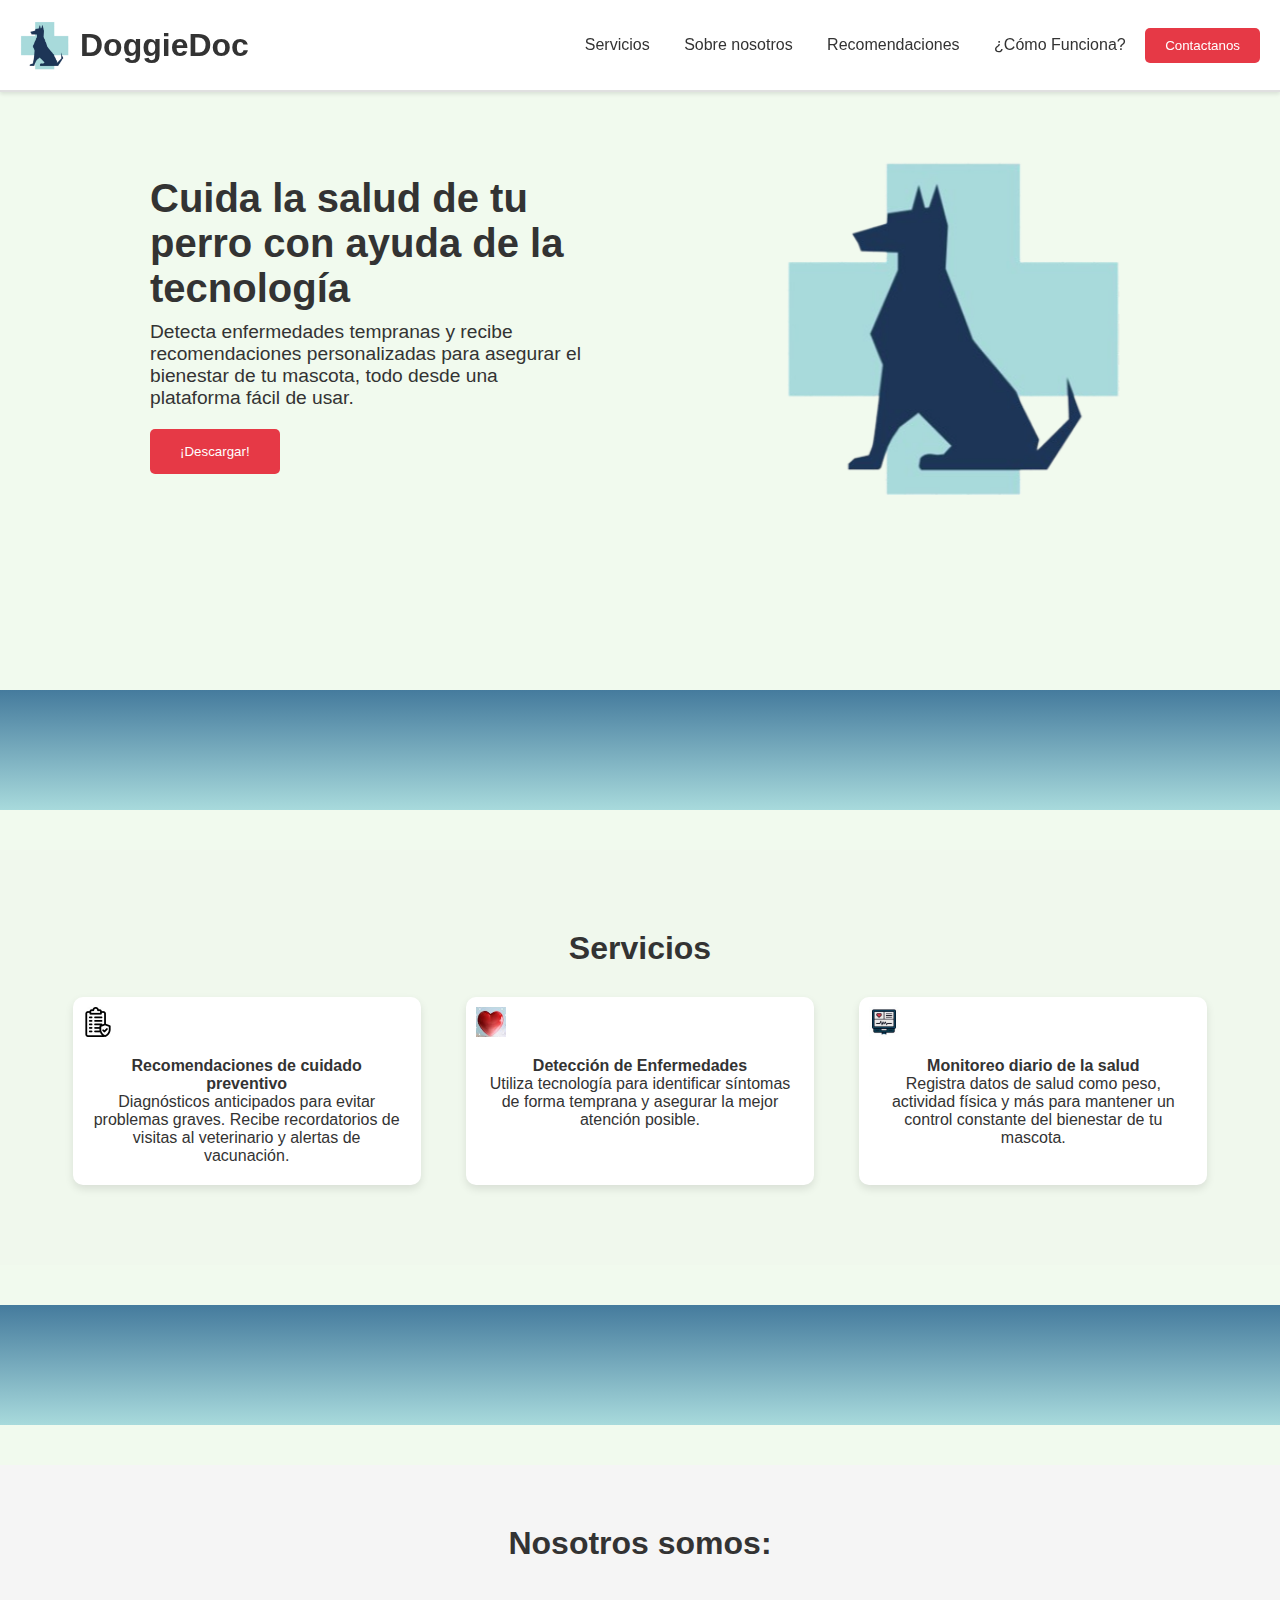
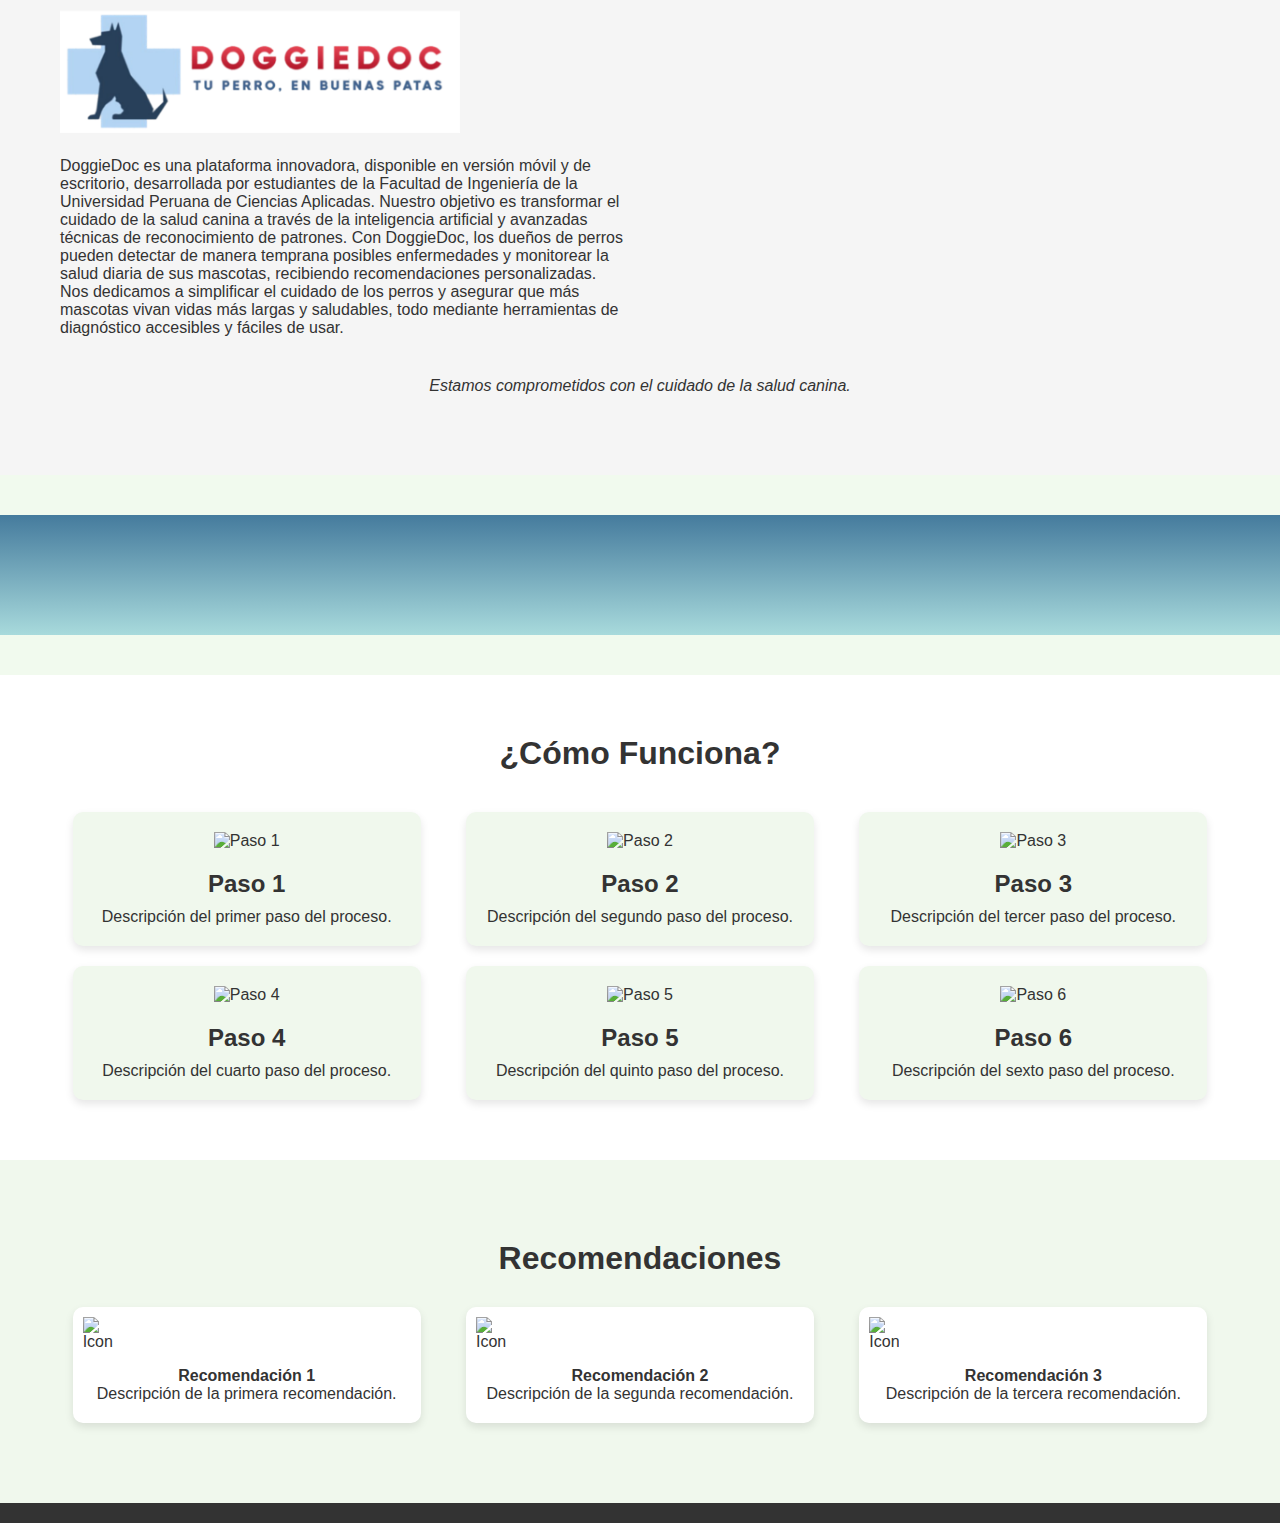
==== index.html @ 7baf00f0 "Descripción del commit" ====
<!DOCTYPE html>
<html lang="es">
<head>
    <meta charset="UTF-8">
    <meta name="viewport" content="width=device-width, initial-scale=1.0">
    <title>DoggieDoc - Cuidado Canino</title>
    <link rel="stylesheet" href="assets/styles/styles.css">
</head>
<body>
    <header>
        <div class="logo">
            <img src="assets/images/logo_doggiedoc.png" alt="DoggieDoc Logo">
            <h1>DoggieDoc</h1>
        </div>
        <nav>
            <a href="#servicios1">Servicios</a>
            <a href="#nosotros2">Sobre nosotros</a>
            <a href="#recomendaciones3">Recomendaciones</a>
            <a href="#funciona4">¿Cómo Funciona?</a>
            <button class="btn-empezar">Contactanos</button>
        </nav>
    </header>

    <section class="hero">
       <div class="hero-content"> 
         <h2>Cuida la salud de tu perro con ayuda de la tecnología</h2>
         <p>Detecta enfermedades tempranas y recibe recomendaciones personalizadas para asegurar el bienestar de tu mascota, todo desde una plataforma fácil de usar.</p>
         <button class="btn-descargar">¡Descargar!</button>
        </div>      
    
        <img src="assets/images/logo_doggiedoc.png" alt="Ilustración de perro" class="hero-image">
    </section>

    <div class="separador"></div>

    <section class="servicios">
        <h3 id="servicios1">Servicios</h3>
        <div class="cards-container">
            <div class="card">
                <img src="assets/images/recomendaciones.jpg" alt="Recomendaciones" class="icono-servicio">
                <h4>Recomendaciones de cuidado preventivo</h4>
                <p>Diagnósticos anticipados para evitar problemas graves. Recibe recordatorios de visitas al veterinario y alertas de vacunación.</p>
            </div>
            <div class="card destacada">
                <img src="assets/images/deteccion.jpg" alt="deteccion" class="icono-servicio">
                <h4>Detección de Enfermedades</h4>
                <p>Utiliza tecnología para identificar síntomas de forma temprana y asegurar la mejor atención posible.</p>
            </div>
            <div class="card">
                <img src="assets/images/monitoreo.jpg" alt="monitoreo" class="icono-servicio">
                <h4>Monitoreo diario de la salud</h4>
                <p>Registra datos de salud como peso, actividad física y más para mantener un control constante del bienestar de tu mascota.</p>
            </div>
        </div>
    </section>
    
    <div class="separador"></div>

    <section class="nosotros">
        <h3 id="nosotros2">Nosotros somos:</h3>
        <div class="contenido-nosotros">
            <div class="texto">
                <img src="assets/images/logo2.png" alt="DoggieDoc Logo" class="logo-nosotros">
                <p>DoggieDoc es una plataforma innovadora, disponible en versión móvil y de escritorio, 
                    desarrollada por estudiantes de la Facultad de Ingeniería de la Universidad Peruana de 
                    Ciencias Aplicadas. Nuestro objetivo es transformar el cuidado de la salud canina a través de la inteligencia 
                    artificial y avanzadas técnicas de reconocimiento de patrones. Con DoggieDoc, los dueños de perros pueden detectar de manera 
                    temprana posibles enfermedades y monitorear la salud diaria de sus mascotas, recibiendo recomendaciones personalizadas. Nos dedicamos a 
                    simplificar el cuidado de los perros y asegurar que más mascotas vivan vidas más largas y saludables, todo mediante 
                    herramientas de diagnóstico accesibles y fáciles de usar.</p>
            </div>
            <div class="video">
                <iframe src="https://www.youtube.com/embed/video-id" frameborder="0" allowfullscreen></iframe>
            </div>
        </div>
        <p class="compromiso">Estamos comprometidos con el cuidado de la salud canina.</p>
    </section>
    
    <div class="separador"></div>

    <section class="funciona">
        <h3 id="funciona4">¿Cómo Funciona?</h3>
        <div class="pasos-container">
            <div class="paso">
                <img src="assets/images/paso1.png" alt="Paso 1">
                <h4>Paso 1</h4>
                <p>Descripción del primer paso del proceso.</p>
            </div>
            <div class="paso">
                <img src="assets/images/paso2.png" alt="Paso 2">
                <h4>Paso 2</h4>
                <p>Descripción del segundo paso del proceso.</p>
            </div>
            <div class="paso">
                <img src="assets/images/paso3.png" alt="Paso 3">
                <h4>Paso 3</h4>
                <p>Descripción del tercer paso del proceso.</p>
            </div>
            <div class="paso">
                <img src="assets/images/paso4.png" alt="Paso 4">
                <h4>Paso 4</h4>
                <p>Descripción del cuarto paso del proceso.</p>
            </div>
            <div class="paso">
                <img src="assets/images/paso5.png" alt="Paso 5">
                <h4>Paso 5</h4>
                <p>Descripción del quinto paso del proceso.</p>
            </div>
            <div class="paso">
                <img src="assets/images/paso6.png" alt="Paso 6">
                <h4>Paso 6</h4>
                <p>Descripción del sexto paso del proceso.</p>
            </div>
        </div>
    </section>

    
    <section class="recomendaciones">
    <h3 id="recomendaciones3">Recomendaciones</h3>
    <div class="cards-container">
        <div class="card">
            <img src="assets/images/recomendacion1.png" alt="Icono de recomendación" class="icono-recomendacion">
            <h4>Recomendación 1</h4>
            <p>Descripción de la primera recomendación.</p>
        </div>
        <div class="card">
            <img src="assets/images/recomendacion2.png" alt="Icono de recomendación" class="icono-recomendacion">
            <h4>Recomendación 2</h4>
            <p>Descripción de la segunda recomendación.</p>
        </div>
        <div class="card">
            <img src="assets/images/recomendacion3.png" alt="Icono de recomendación" class="icono-recomendacion">
            <h4>Recomendación 3</h4>
            <p>Descripción de la tercera recomendación.</p>
        </div>
    </div>
</section>

    <footer>
    </footer>
</body>
</html>
---- assets/styles/styles.css ----
/* Reset */
* {
    margin: 0;
    padding: 0;
    box-sizing: border-box;
    font-family: 'Arial', sans-serif;
}

body {
    background-color: #F1FAEE;
    color: #333; 
}

/* Header */
header {
    position: fixed;
    top: 0;
    width: 100%;
    z-index: 1000; /* Asegura que el header esté por encima de otros elementos */
    background-color: #fff; /* Asegura que el fondo del header sea visible */
    box-shadow: 0 2px 4px rgba(0, 0, 0, 0.1); /* Añade una sombra para darle un efecto de elevación */
    display: flex;
    justify-content: space-between;
    align-items: center;
    padding: 20px;
    border-bottom: 2px solid #e0e0e0;
}


.logo {
    display: flex;
    align-items: center;
}

.logo img {
    height: 50px;
    margin-right: 10px;
}

nav a {
    margin: 0 15px;
    text-decoration: none;
    color: #333;
}

.btn-empezar {
    background-color: #e63946;
    color: white;
    border: none;
    padding: 10px 20px;
    cursor: pointer;
    border-radius: 5px;
    transition: background 0.3s ease;
}

.btn-empezar:hover {
    background-color: #d62839;
}

/* Hero Section */
.hero {
    display: flex;
    align-items: center;
    justify-content: space-between;
    padding: 150px;
    background-color: #F1FAEE;
}

.hero-content{
    max-width: 45%  ;
}

.hero h2 {
    font-size: 2.5rem;
    margin-bottom: 10px;

}

.hero p {
    font-size: 1.2rem;
    margin-bottom: 20px;
}

.btn-descargar {
    background-color: #e63946;
    color: white;
    border: none;
    padding: 15px 30px;
    cursor: pointer;
    border-radius: 5px;
    transition: background 0.3s ease;
}

.btn-descargar:hover {
    background-color: #d62839;
}

.hero-image {
    height: 350px;
    max-width: 60%;
}


/* Separador con Degradado */
.separador {
    width: 100%;
    height: 120px; /* Ajusta la altura según sea necesario */
    background: linear-gradient(180deg, #457B9D, #A8DADC); /* Degradado de azul a cian */
    margin: 40px 0; /* Espaciado superior e inferior */
}



/* Servicios Section */
.servicios {
    text-align: center;
    padding: 80px 60px;
    background-color: #f0f8ed;
}

.servicios h3 {
    font-size: 2rem;
    margin-bottom: 30px;
}

.cards-container {
    display: flex;
    justify-content: space-around;
    gap: 20px;
    flex-wrap: wrap;
}

.card {
    background-color: white;
    padding: 20px;
    width: 30%;
    box-shadow: 0 4px 8px rgba(0, 0, 0, 0.1);
    border-radius: 10px;
    position: relative;
    transition: transform 0.3s ease;
}

.card:hover {
    transform: scale(1.05);
}

.card h4 {
    margin-top: 40px; /* Ajusta según el tamaño de la imagen */
}

.icono-servicio {
    position: absolute;
    top: 10px;
    left: 10px;
    width: 30px; /* Ajusta el tamaño según sea necesario */
    height: 30px; /* Ajusta el tamaño según sea necesario */
}

.destacada {
    background-color: #A8DADC;
}

/* Nosotros Section */
.nosotros {
    padding: 60px;
    background-color: #f5f5f5;
}

.nosotros h3 {
    text-align: center;
    margin-bottom: 40px;
    font-size: 2rem;
}

.contenido-nosotros {
    display: flex;
    justify-content: space-between;
    align-items: center;
    gap: 30px;
    flex-wrap: wrap;
}

.nosotros p {
    margin-bottom: 20px; 
}

.texto {
    flex: 1;
    max-width: 50%;
}

.texto img {
    width: 400px; /* Ajusta el tamaño según sea necesario */
    margin-bottom: 20px;
}

.video {
    flex: 1;
    max-width: 50%;
}

.video iframe {
    width: 100%;
    height: 300px;
    border-radius: 10px;
}

.compromiso {
    text-align: center;
    margin-top: 20px;
    font-style: italic;
}


/* Footer */
footer {
    text-align: center;
    padding: 10px;
    background-color: #333;
    color: white;
}

/* ¿Cómo Funciona? Section */
.funciona {
    padding: 60px;
    background-color: #fff;
}

.funciona h3 {
    text-align: center;
    margin-bottom: 40px;
    font-size: 2rem;
}

.pasos-container {
    display: flex;
    justify-content: space-around;
    gap: 20px;
    flex-wrap: wrap;
}

.paso {
    background-color: #f0f8ed;
    padding: 20px;
    width: 30%;
    box-shadow: 0 4px 8px rgba(0, 0, 0, 0.1);
    border-radius: 10px;
    text-align: center;
}

.paso img {
    width: 50px; /* Ajusta el tamaño según sea necesario */
    margin-bottom: 20px;
}

.paso h4 {
    margin-bottom: 10px;
    font-size: 1.5rem;
}

.paso p {
    font-size: 1rem;
}

/* Recomendaciones Section */
.recomendaciones {
    text-align: center;
    padding: 80px 60px;
    background-color: #f0f8ed;
}

.recomendaciones h3 {
    font-size: 2rem;
    margin-bottom: 30px;
}

.cards-container {
    display: flex;
    justify-content: space-around;
    gap: 20px;
    flex-wrap: wrap;
}

.card {
    background-color: white;
    padding: 20px;
    width: 30%;
    box-shadow: 0 4px 8px rgba(0, 0, 0, 0.1);
    border-radius: 10px;
    position: relative;
    transition: transform 0.3s ease;
}

.card:hover {
    transform: scale(1.05);
}

.card h4 {
    margin-top: 40px; /* Ajusta según el tamaño de la imagen */
}

.icono-recomendacion {
    position: absolute;
    top: 10px;
    left: 10px;
    width: 30px; /* Ajusta el tamaño según sea necesario */
    height: 30px; /* Ajusta el tamaño según sea necesario */
}
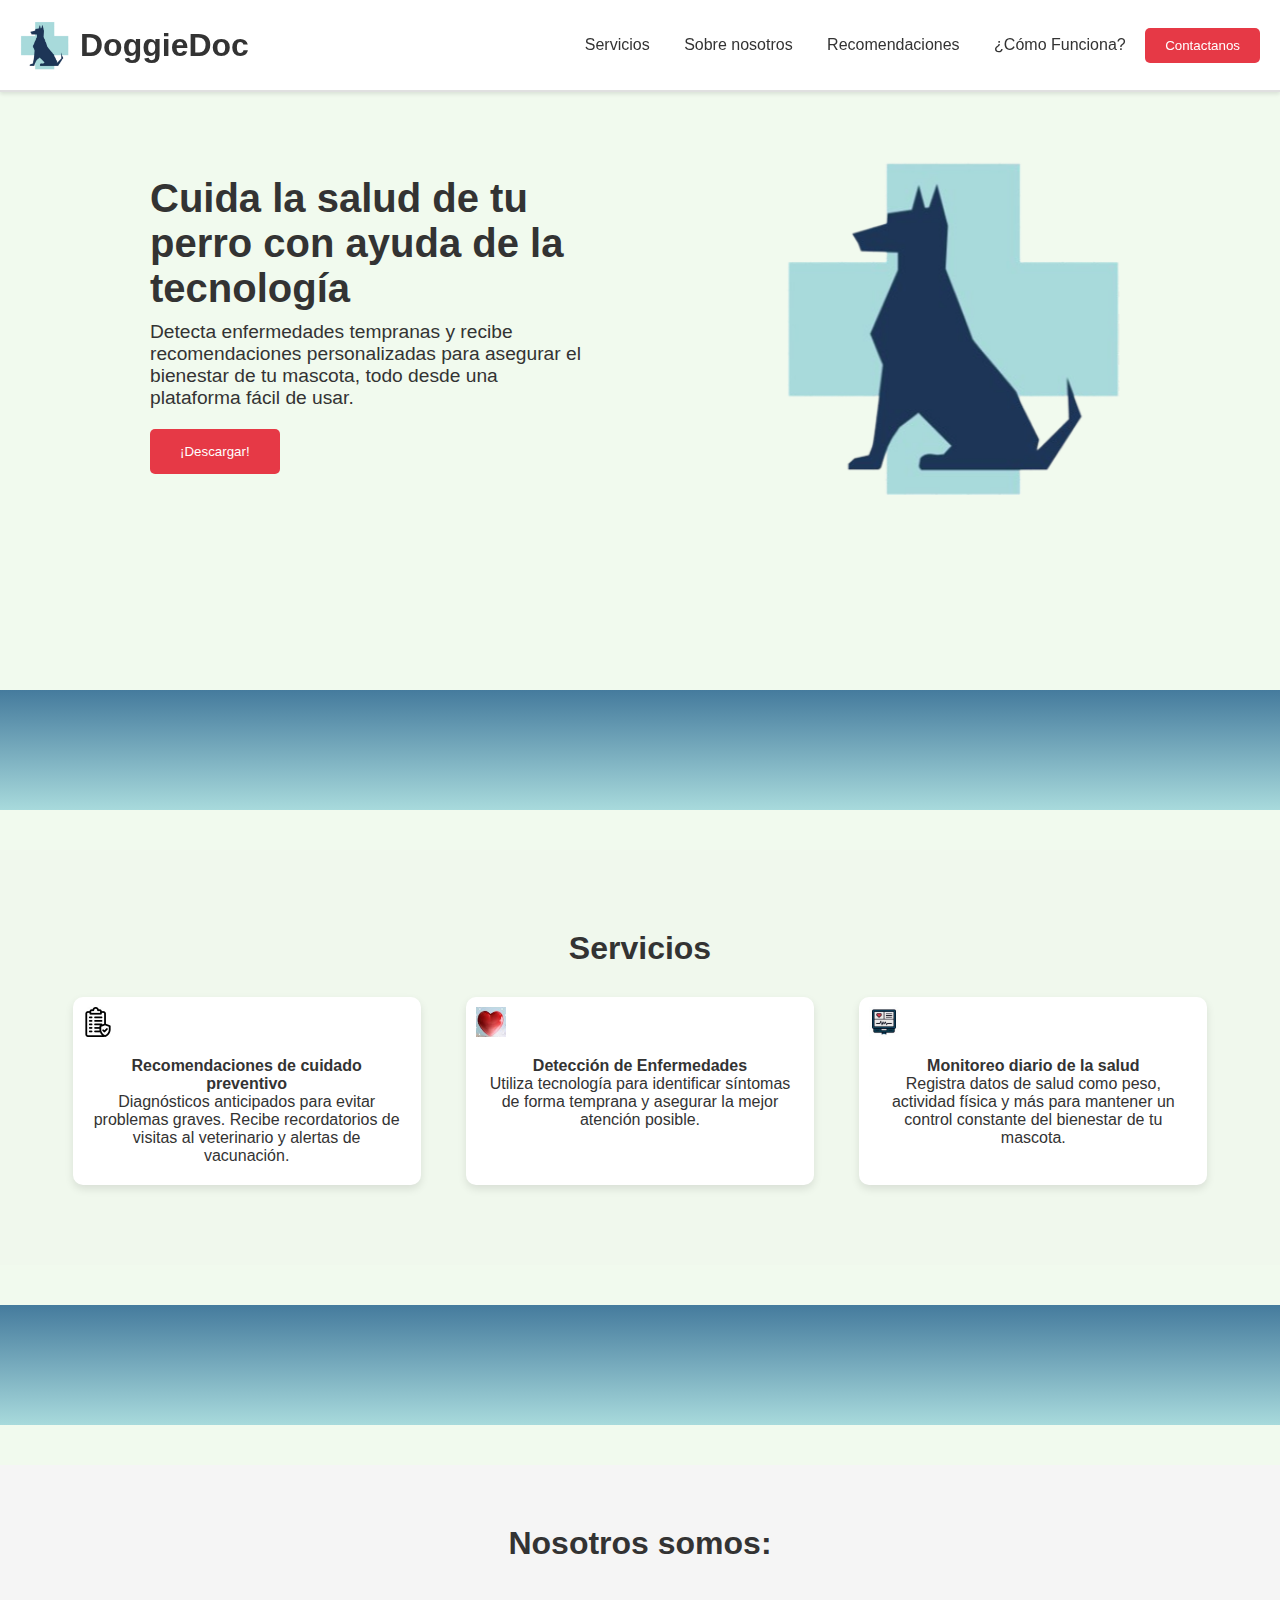
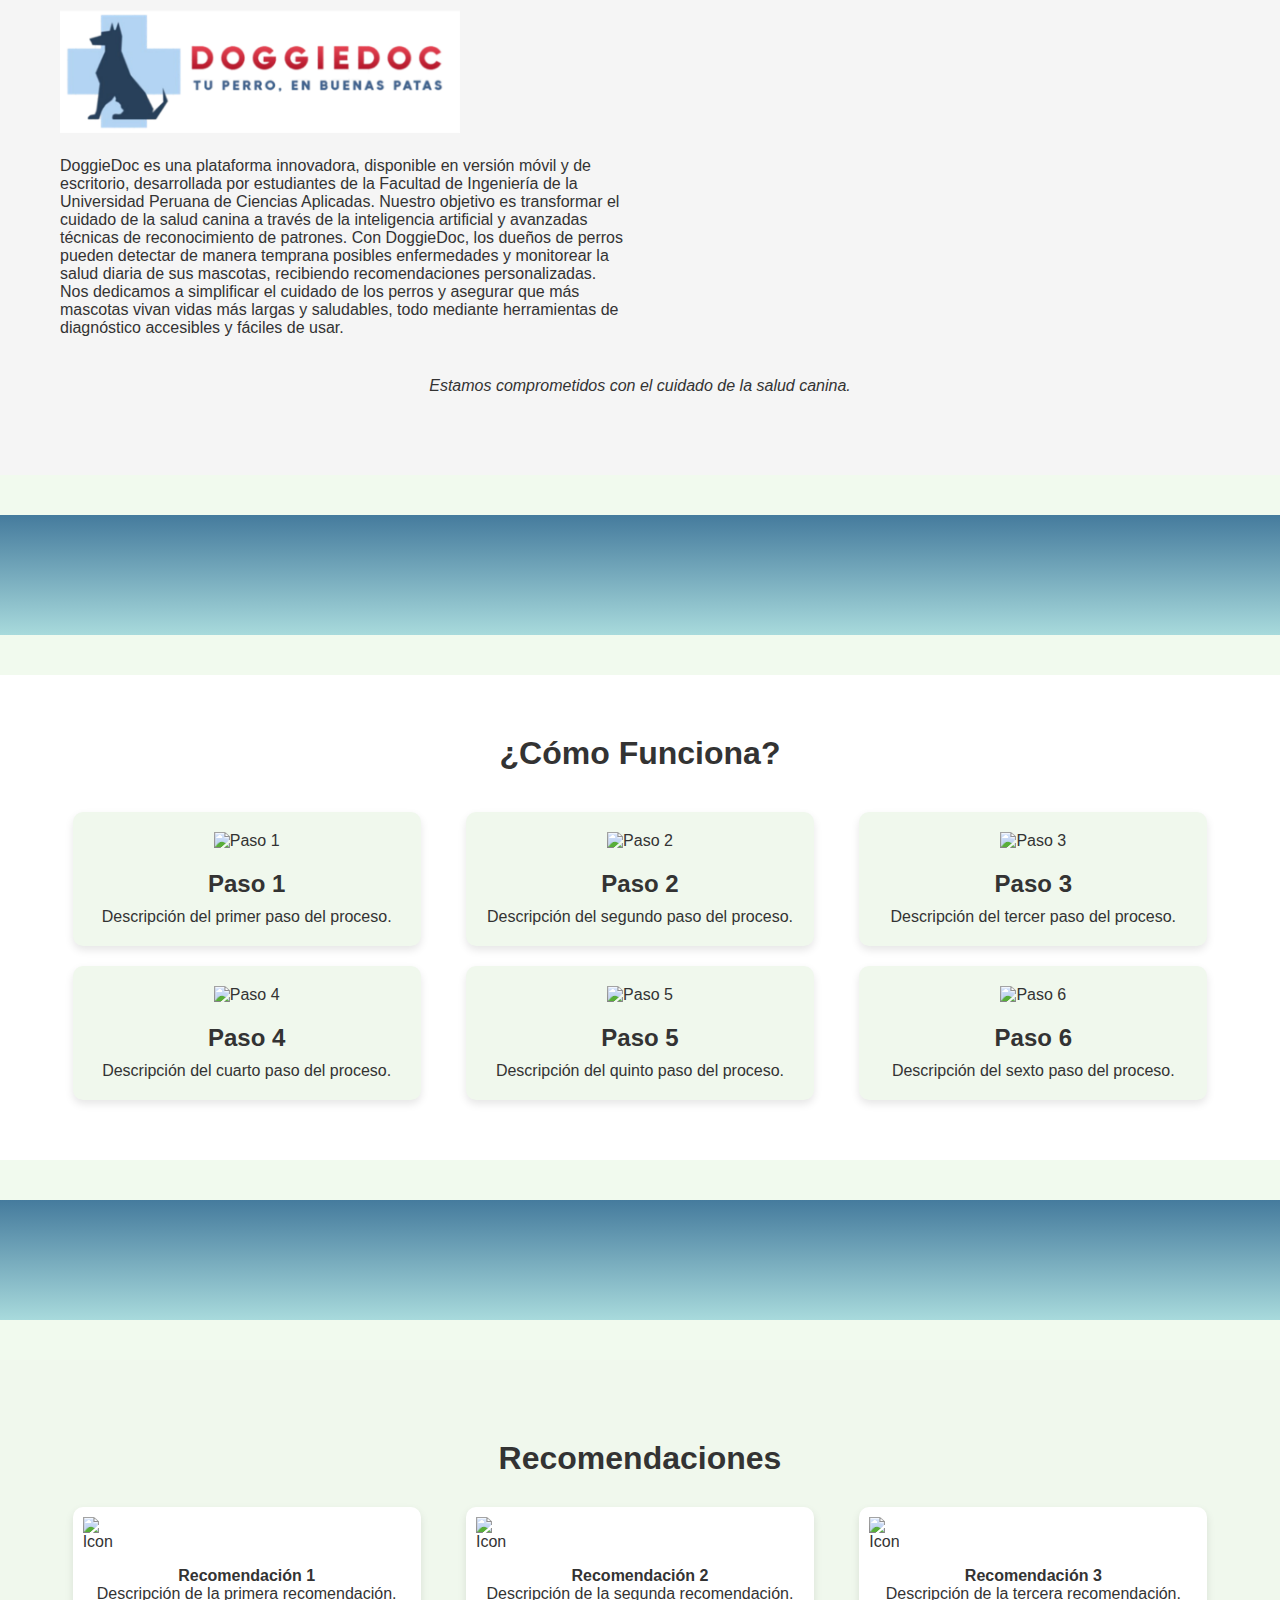
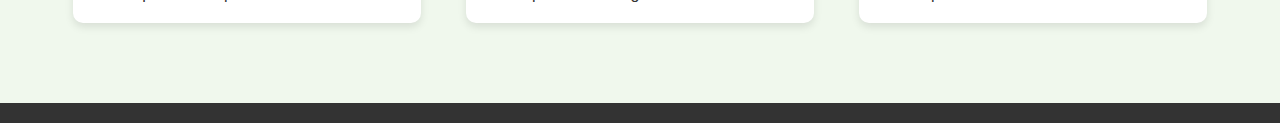
==== commit 6a5ff432: "cambio" ====
--- a/index.html
+++ b/index.html
@@ -114,7 +114,7 @@
         </div>
     </section>
 
-    
+    <div class="separador"></div>
     <section class="recomendaciones">
     <h3 id="recomendaciones3">Recomendaciones</h3>
     <div class="cards-container">
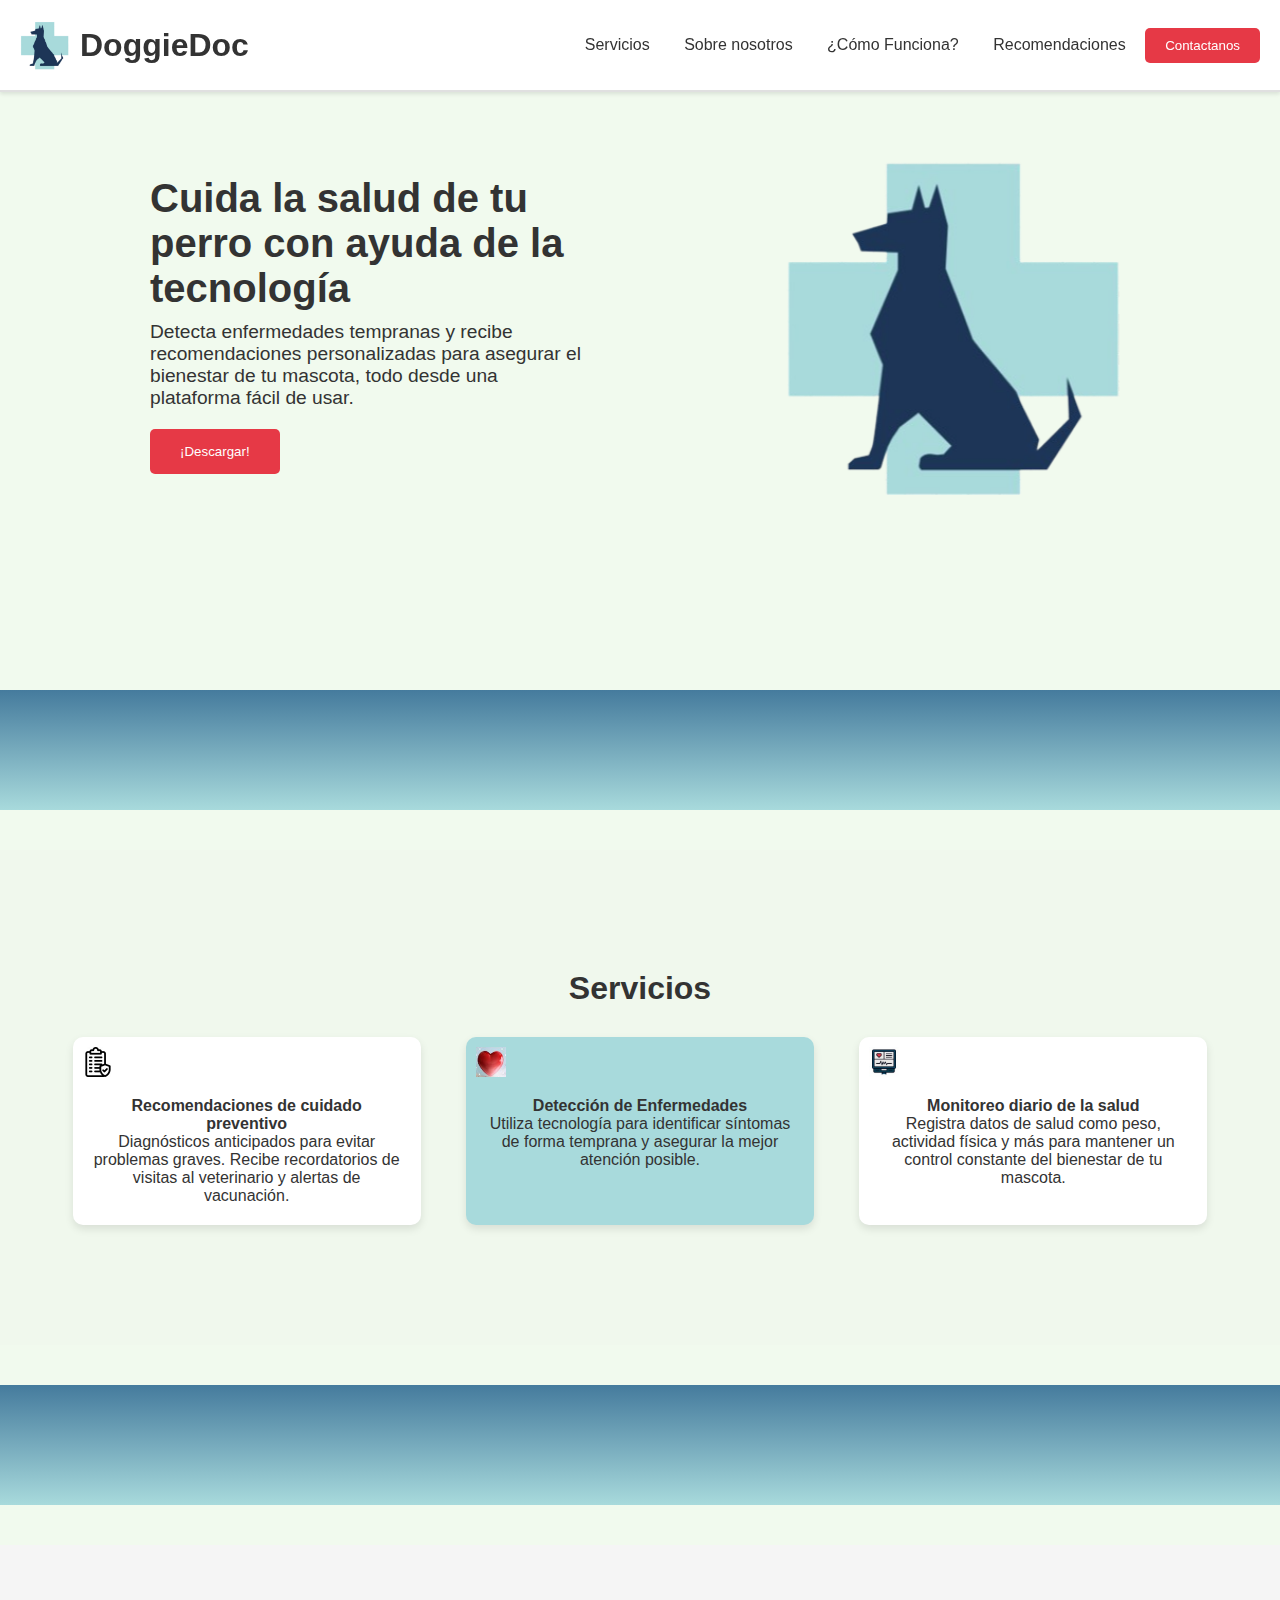
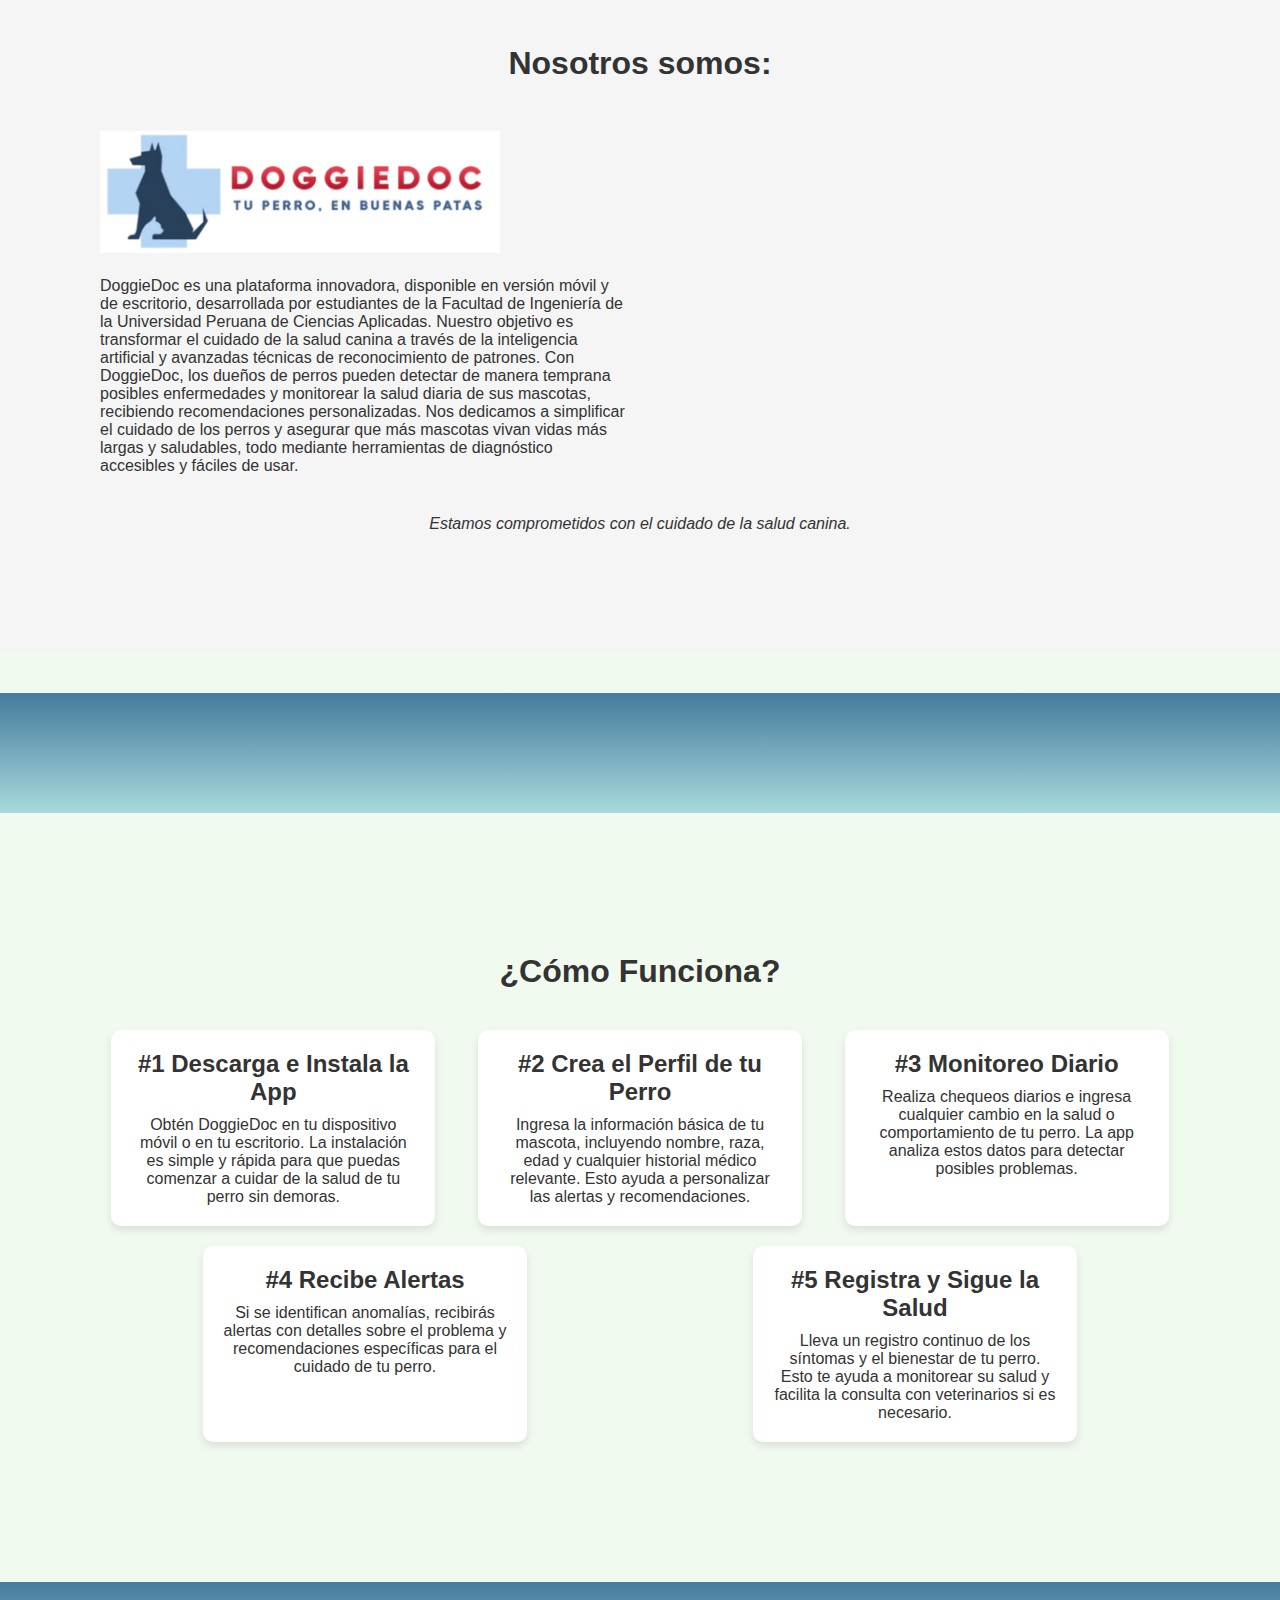
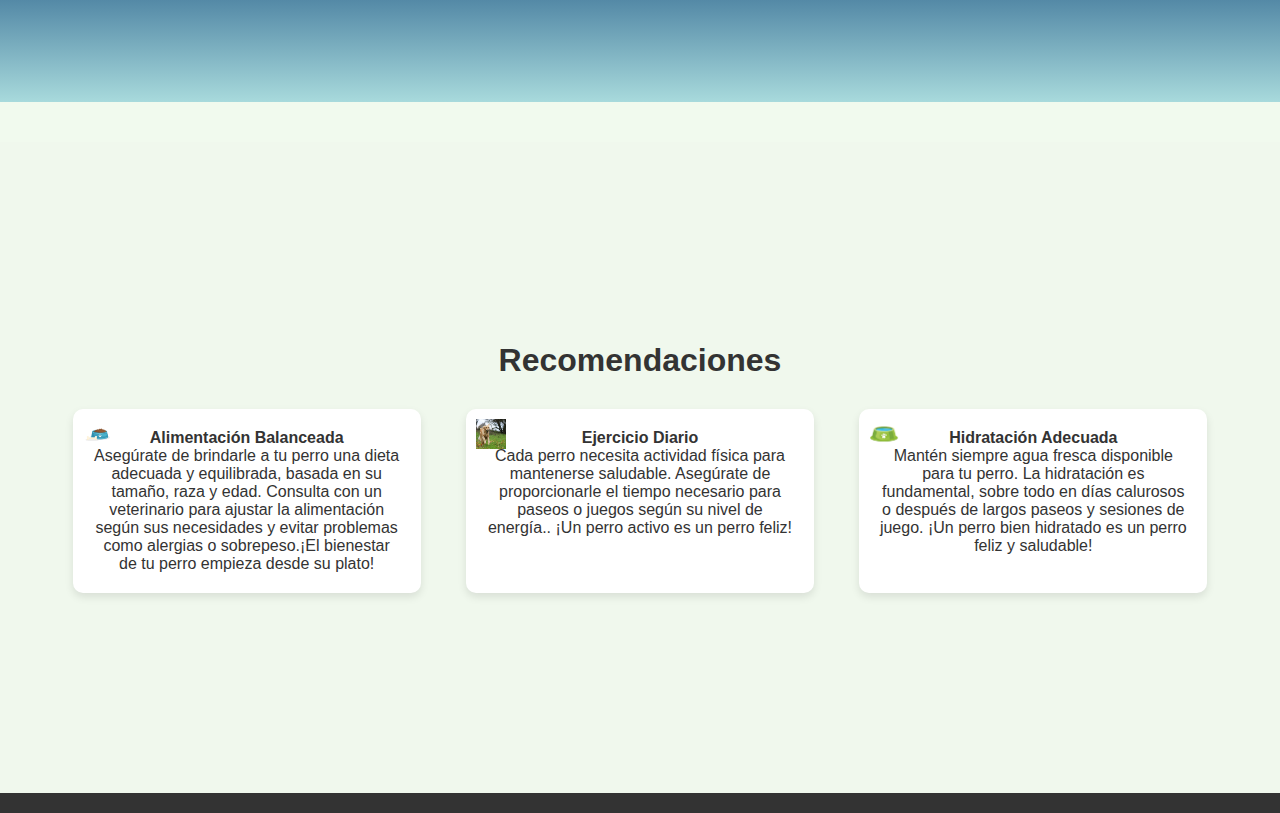
==== commit 39ae1645: "index" ====
--- a/index.html
+++ b/index.html
@@ -15,8 +15,8 @@
         <nav>
             <a href="#servicios1">Servicios</a>
             <a href="#nosotros2">Sobre nosotros</a>
+            <a href="#funciona4">¿Cómo Funciona?</a>
             <a href="#recomendaciones3">Recomendaciones</a>
-            <a href="#funciona4">¿Cómo Funciona?</a>
             <button class="btn-empezar">Contactanos</button>
         </nav>
     </header>
@@ -82,56 +82,48 @@
         <h3 id="funciona4">¿Cómo Funciona?</h3>
         <div class="pasos-container">
             <div class="paso">
-                <img src="assets/images/paso1.png" alt="Paso 1">
-                <h4>Paso 1</h4>
-                <p>Descripción del primer paso del proceso.</p>
+                <h4>#1 Descarga e Instala la App</h4>
+                <p>Obtén DoggieDoc en tu dispositivo móvil o en tu escritorio. La instalación es simple y rápida para que puedas comenzar a cuidar de la salud de tu perro sin demoras.</p>
             </div>
             <div class="paso">
-                <img src="assets/images/paso2.png" alt="Paso 2">
-                <h4>Paso 2</h4>
-                <p>Descripción del segundo paso del proceso.</p>
+                <h4>#2 Crea el Perfil de tu Perro</h4>
+                <p>Ingresa la información básica de tu mascota, incluyendo nombre, raza, edad y cualquier historial médico relevante. Esto ayuda a personalizar las alertas y recomendaciones.</p>
             </div>
             <div class="paso">
-                <img src="assets/images/paso3.png" alt="Paso 3">
-                <h4>Paso 3</h4>
-                <p>Descripción del tercer paso del proceso.</p>
+                <h4>#3 Monitoreo Diario</h4>
+                <p>Realiza chequeos diarios e ingresa cualquier cambio en la salud o comportamiento de tu perro. La app analiza estos datos para detectar posibles problemas.</p>
             </div>
             <div class="paso">
-                <img src="assets/images/paso4.png" alt="Paso 4">
-                <h4>Paso 4</h4>
-                <p>Descripción del cuarto paso del proceso.</p>
+                <h4>#4 Recibe Alertas</h4>
+                <p>Si se identifican anomalías, recibirás alertas con detalles sobre el problema y recomendaciones específicas para el cuidado de tu perro.</p>
             </div>
             <div class="paso">
-                <img src="assets/images/paso5.png" alt="Paso 5">
-                <h4>Paso 5</h4>
-                <p>Descripción del quinto paso del proceso.</p>
+                <h4>#5 Registra y Sigue la Salud</h4>
+                <p>Lleva un registro continuo de los síntomas y el bienestar de tu perro. Esto te ayuda a monitorear su salud y facilita la consulta con veterinarios si es necesario.</p>
             </div>
-            <div class="paso">
-                <img src="assets/images/paso6.png" alt="Paso 6">
-                <h4>Paso 6</h4>
-                <p>Descripción del sexto paso del proceso.</p>
-            </div>
+
         </div>
     </section>
 
     <div class="separador"></div>
+
     <section class="recomendaciones">
     <h3 id="recomendaciones3">Recomendaciones</h3>
     <div class="cards-container">
-        <div class="card">
+        <div class="card2">
             <img src="assets/images/recomendacion1.png" alt="Icono de recomendación" class="icono-recomendacion">
-            <h4>Recomendación 1</h4>
-            <p>Descripción de la primera recomendación.</p>
+            <h4>Alimentación Balanceada</h4>
+            <p>Asegúrate de brindarle a tu perro una dieta adecuada y equilibrada, basada en su tamaño, raza y edad. Consulta con un veterinario para ajustar la alimentación según sus necesidades y evitar problemas como alergias o sobrepeso.¡El bienestar de tu perro empieza desde su plato!</p>
         </div>
-        <div class="card">
-            <img src="assets/images/recomendacion2.png" alt="Icono de recomendación" class="icono-recomendacion">
-            <h4>Recomendación 2</h4>
-            <p>Descripción de la segunda recomendación.</p>
+        <div class="card2">
+            <img src="assets/images/recomendacion2.jpg" alt="Icono de recomendación" class="icono-recomendacion">
+            <h4>Ejercicio Diario</h4>
+            <p>Cada perro necesita actividad física para mantenerse saludable. Asegúrate de proporcionarle el tiempo necesario para paseos o juegos según su nivel de energía.. ¡Un perro activo es un perro feliz!</p>
         </div>
-        <div class="card">
+        <div class="card2">
             <img src="assets/images/recomendacion3.png" alt="Icono de recomendación" class="icono-recomendacion">
-            <h4>Recomendación 3</h4>
-            <p>Descripción de la tercera recomendación.</p>
+            <h4>Hidratación Adecuada</h4>
+            <p>Mantén siempre agua fresca disponible para tu perro. La hidratación es fundamental, sobre todo en días calurosos o después de largos paseos y sesiones de juego. ¡Un perro bien hidratado es un perro feliz y saludable!</p>
         </div>
     </div>
 </section>
--- a/assets/styles/styles.css
+++ b/assets/styles/styles.css
@@ -114,7 +114,7 @@
 /* Servicios Section */
 .servicios {
     text-align: center;
-    padding: 80px 60px;
+    padding: 120px 60px;
     background-color: #f0f8ed;
 }
 
@@ -153,7 +153,7 @@
     top: 10px;
     left: 10px;
     width: 30px; /* Ajusta el tamaño según sea necesario */
-    height: 30px; /* Ajusta el tamaño según sea necesario */
+    height: 30px; 
 }
 
 .destacada {
@@ -162,7 +162,7 @@
 
 /* Nosotros Section */
 .nosotros {
-    padding: 60px;
+    padding: 100px;
     background-color: #f5f5f5;
 }
 
@@ -190,7 +190,7 @@
 }
 
 .texto img {
-    width: 400px; /* Ajusta el tamaño según sea necesario */
+    width: 400px; 
     margin-bottom: 20px;
 }
 
@@ -222,8 +222,8 @@
 
 /* ¿Cómo Funciona? Section */
 .funciona {
-    padding: 60px;
-    background-color: #fff;
+    padding: 100px;
+    background-color: #F1FAEE;
 }
 
 .funciona h3 {
@@ -240,7 +240,7 @@
 }
 
 .paso {
-    background-color: #f0f8ed;
+    background-color: #FFFF;
     padding: 20px;
     width: 30%;
     box-shadow: 0 4px 8px rgba(0, 0, 0, 0.1);
@@ -248,11 +248,6 @@
     text-align: center;
 }
 
-.paso img {
-    width: 50px; /* Ajusta el tamaño según sea necesario */
-    margin-bottom: 20px;
-}
-
 .paso h4 {
     margin-bottom: 10px;
     font-size: 1.5rem;
@@ -265,7 +260,7 @@
 /* Recomendaciones Section */
 .recomendaciones {
     text-align: center;
-    padding: 80px 60px;
+    padding: 200px 60px;
     background-color: #f0f8ed;
 }
 
@@ -281,7 +276,7 @@
     flex-wrap: wrap;
 }
 
-.card {
+.card2 {
     background-color: white;
     padding: 20px;
     width: 30%;
@@ -296,13 +291,13 @@
 }
 
 .card h4 {
-    margin-top: 40px; /* Ajusta según el tamaño de la imagen */
+    margin-top: 40px; 
 }
 
 .icono-recomendacion {
     position: absolute;
     top: 10px;
     left: 10px;
-    width: 30px; /* Ajusta el tamaño según sea necesario */
-    height: 30px; /* Ajusta el tamaño según sea necesario */
-}
+    width: 30px; 
+    height: 30px; 
+}
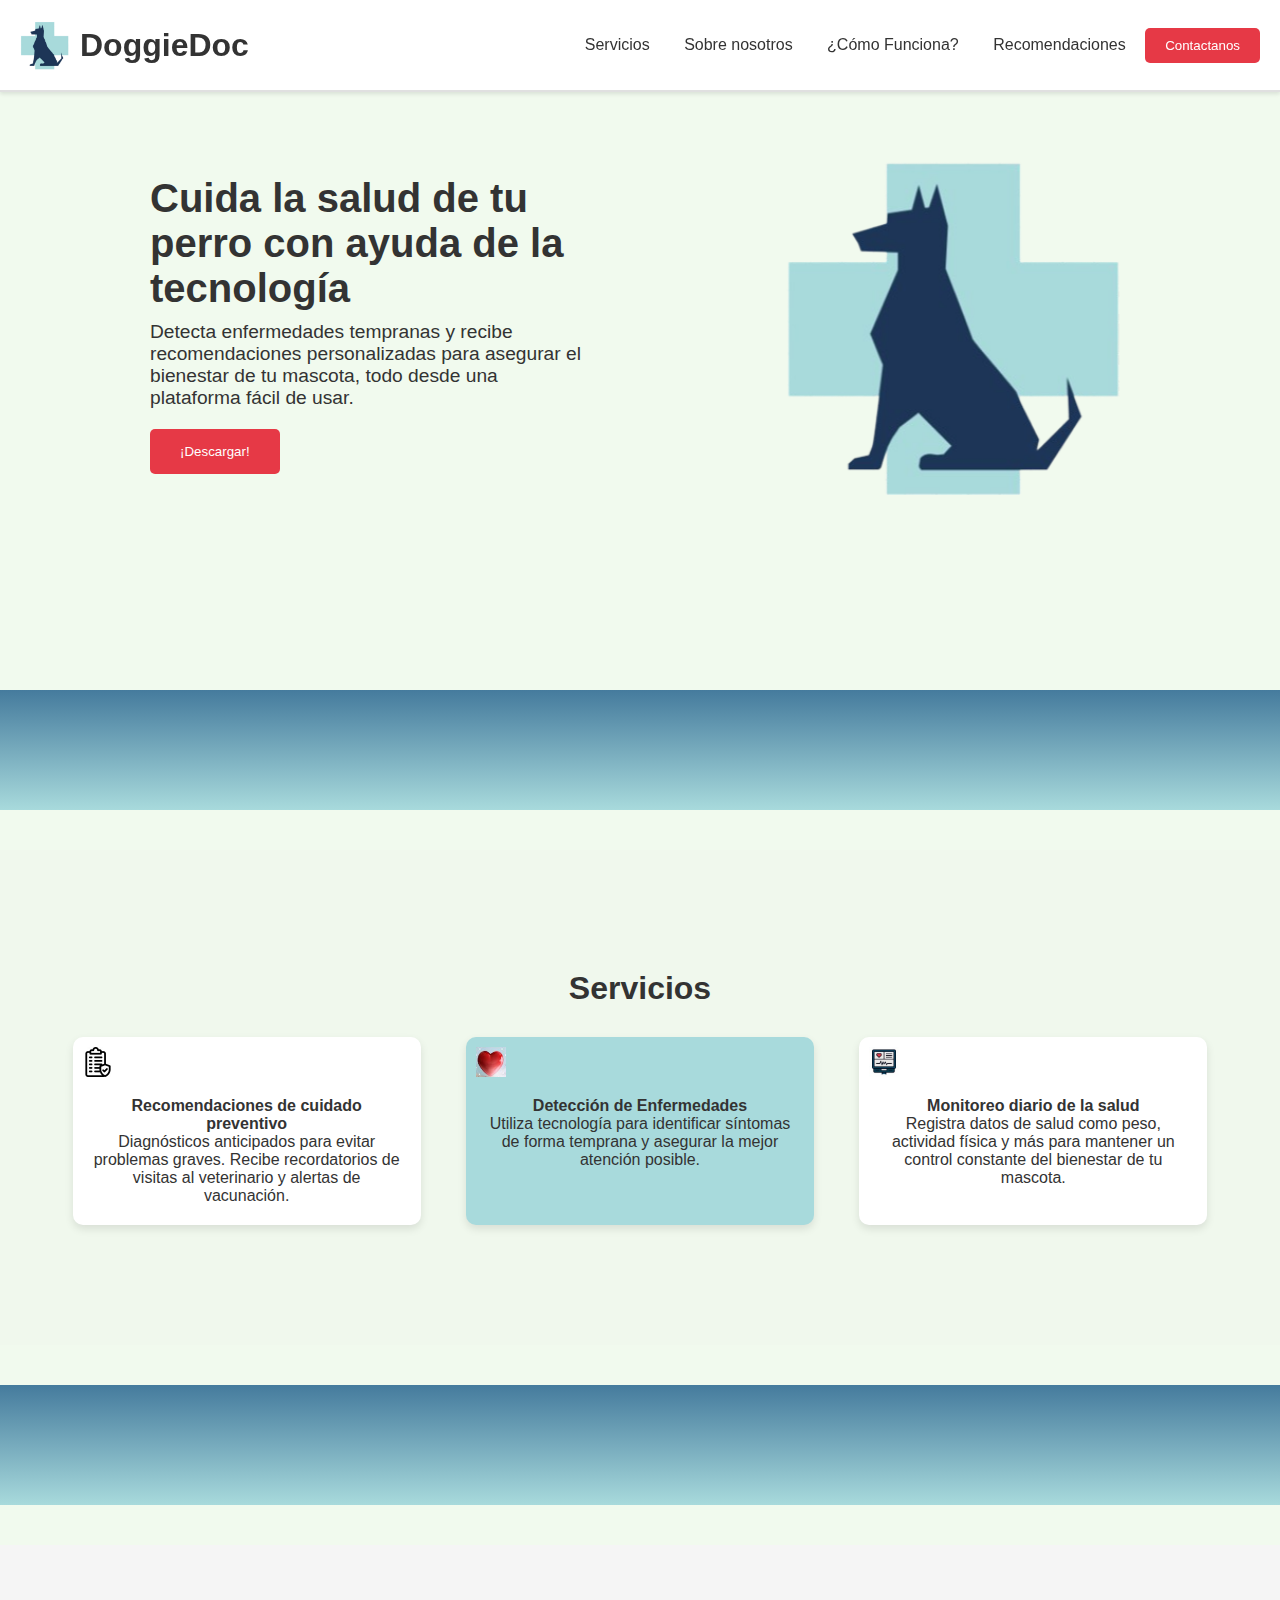
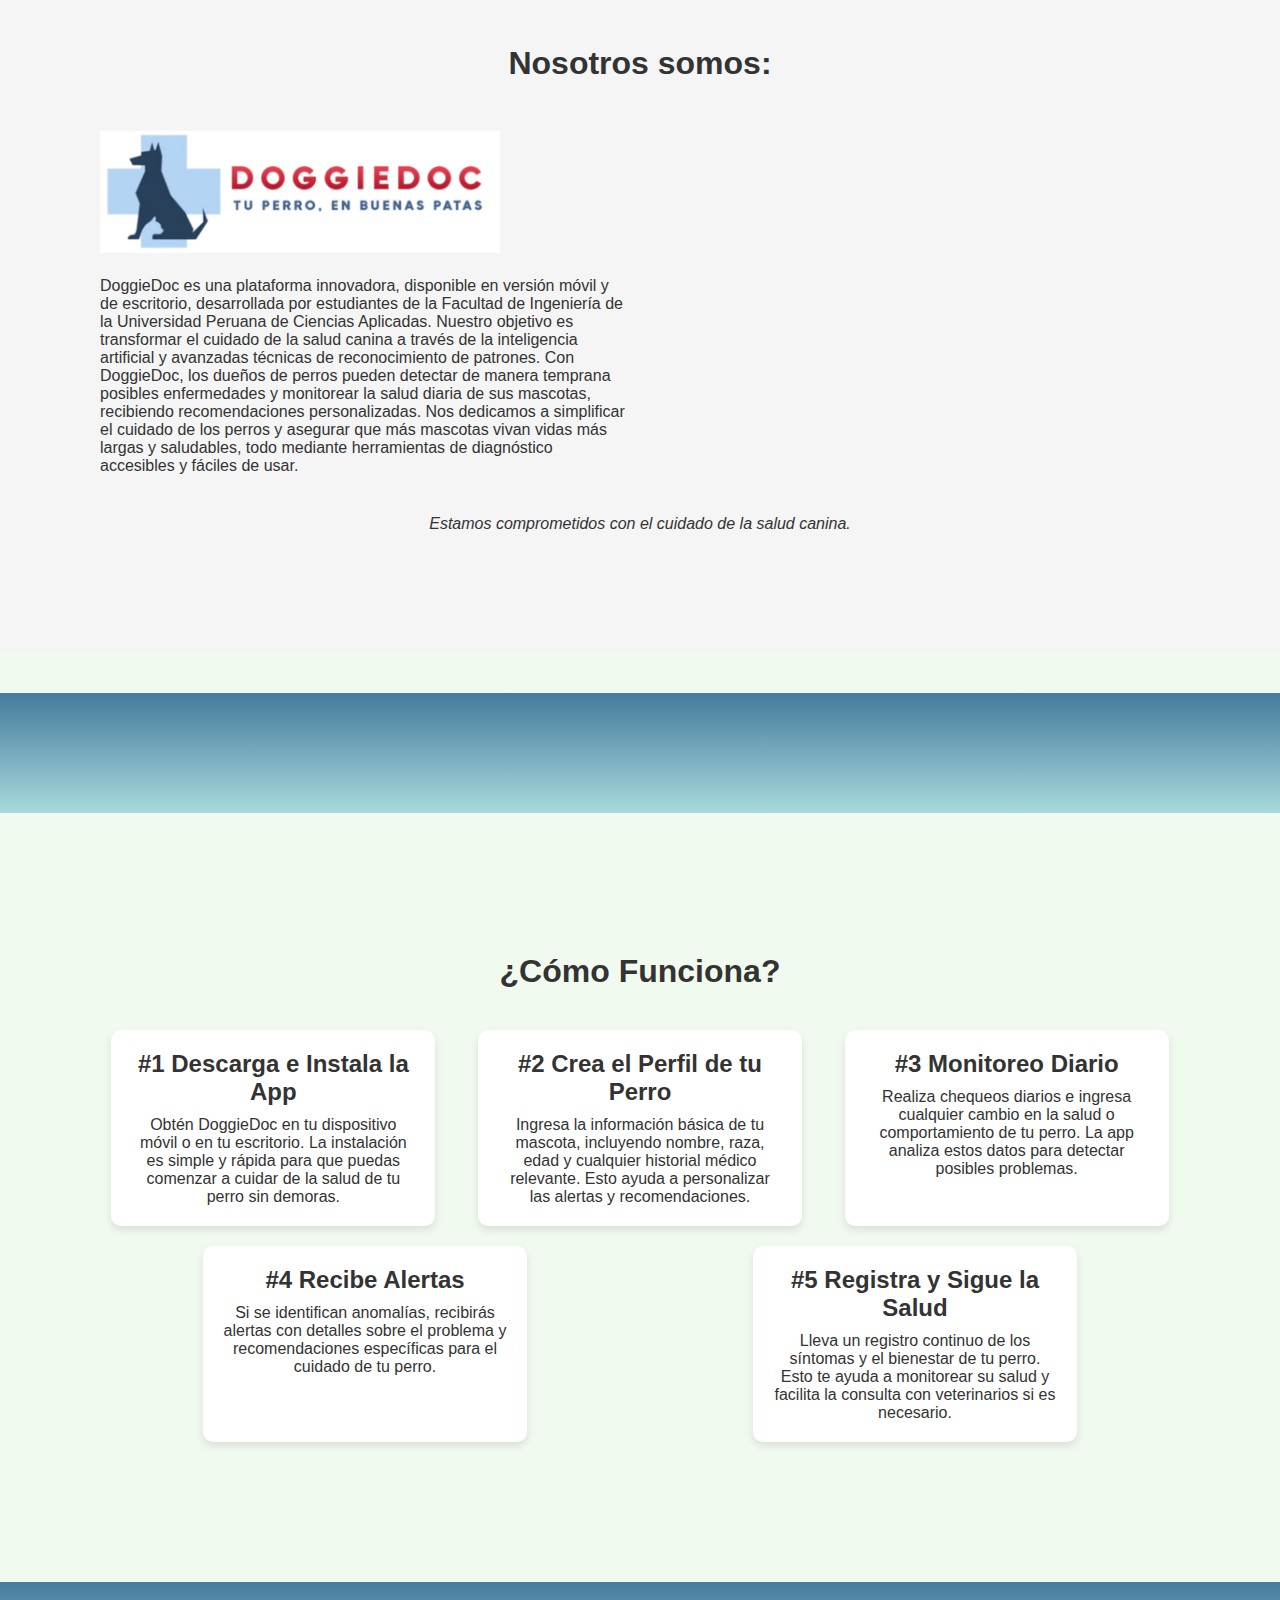
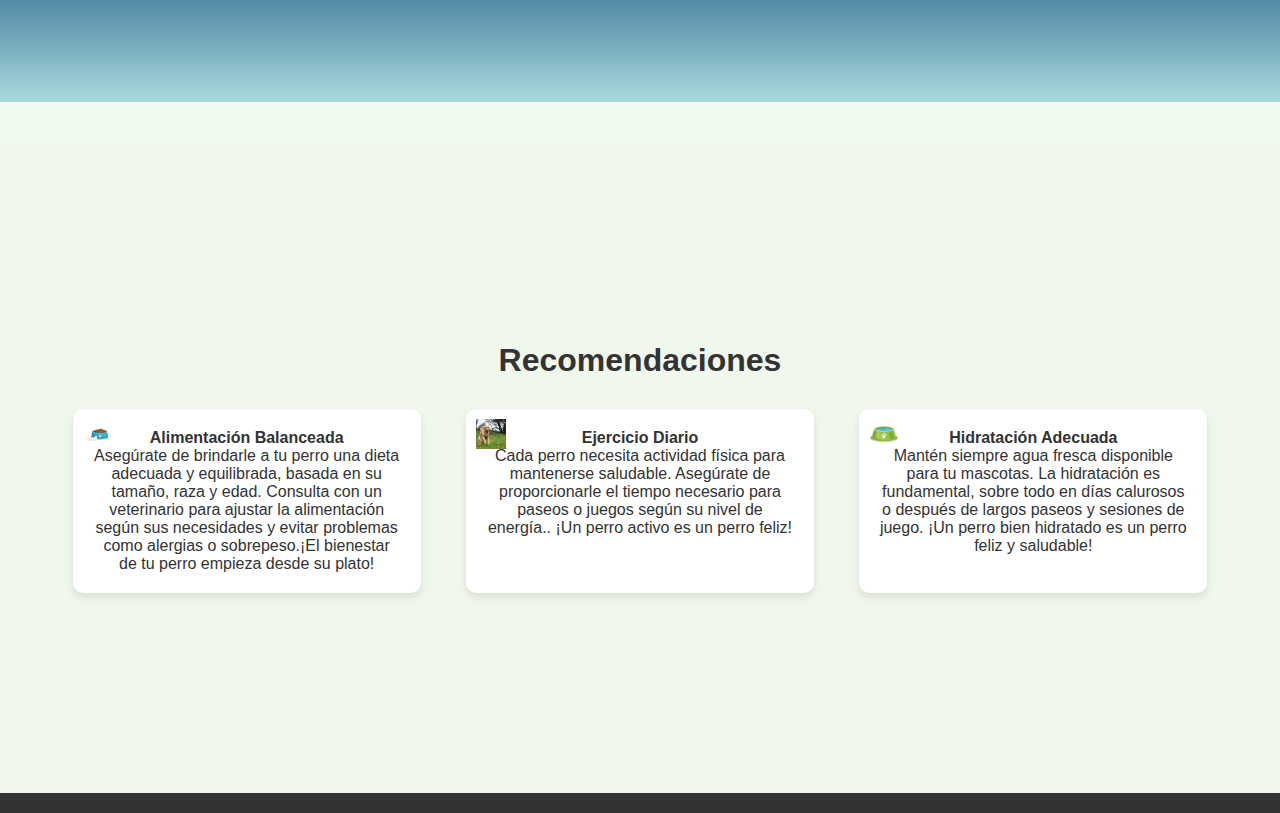
==== commit f120592e: "prueba" ====
--- a/index.html
+++ b/index.html
@@ -44,7 +44,7 @@
             <div class="card destacada">
                 <img src="assets/images/deteccion.jpg" alt="deteccion" class="icono-servicio">
                 <h4>Detección de Enfermedades</h4>
-                <p>Utiliza tecnología para identificar síntomas de forma temprana y asegurar la mejor atención posible.</p>
+                <p>Utiliza tecnología para identificar síntomas de forma temprana y asegurar la mejor atención posible. </p>
             </div>
             <div class="card">
                 <img src="assets/images/monitoreo.jpg" alt="monitoreo" class="icono-servicio">
@@ -123,7 +123,7 @@
         <div class="card2">
             <img src="assets/images/recomendacion3.png" alt="Icono de recomendación" class="icono-recomendacion">
             <h4>Hidratación Adecuada</h4>
-            <p>Mantén siempre agua fresca disponible para tu perro. La hidratación es fundamental, sobre todo en días calurosos o después de largos paseos y sesiones de juego. ¡Un perro bien hidratado es un perro feliz y saludable!</p>
+            <p>Mantén siempre agua fresca disponible para tu mascotas. La hidratación es fundamental, sobre todo en días calurosos o después de largos paseos y sesiones de juego. ¡Un perro bien hidratado es un perro feliz y saludable!</p>
         </div>
     </div>
 </section>
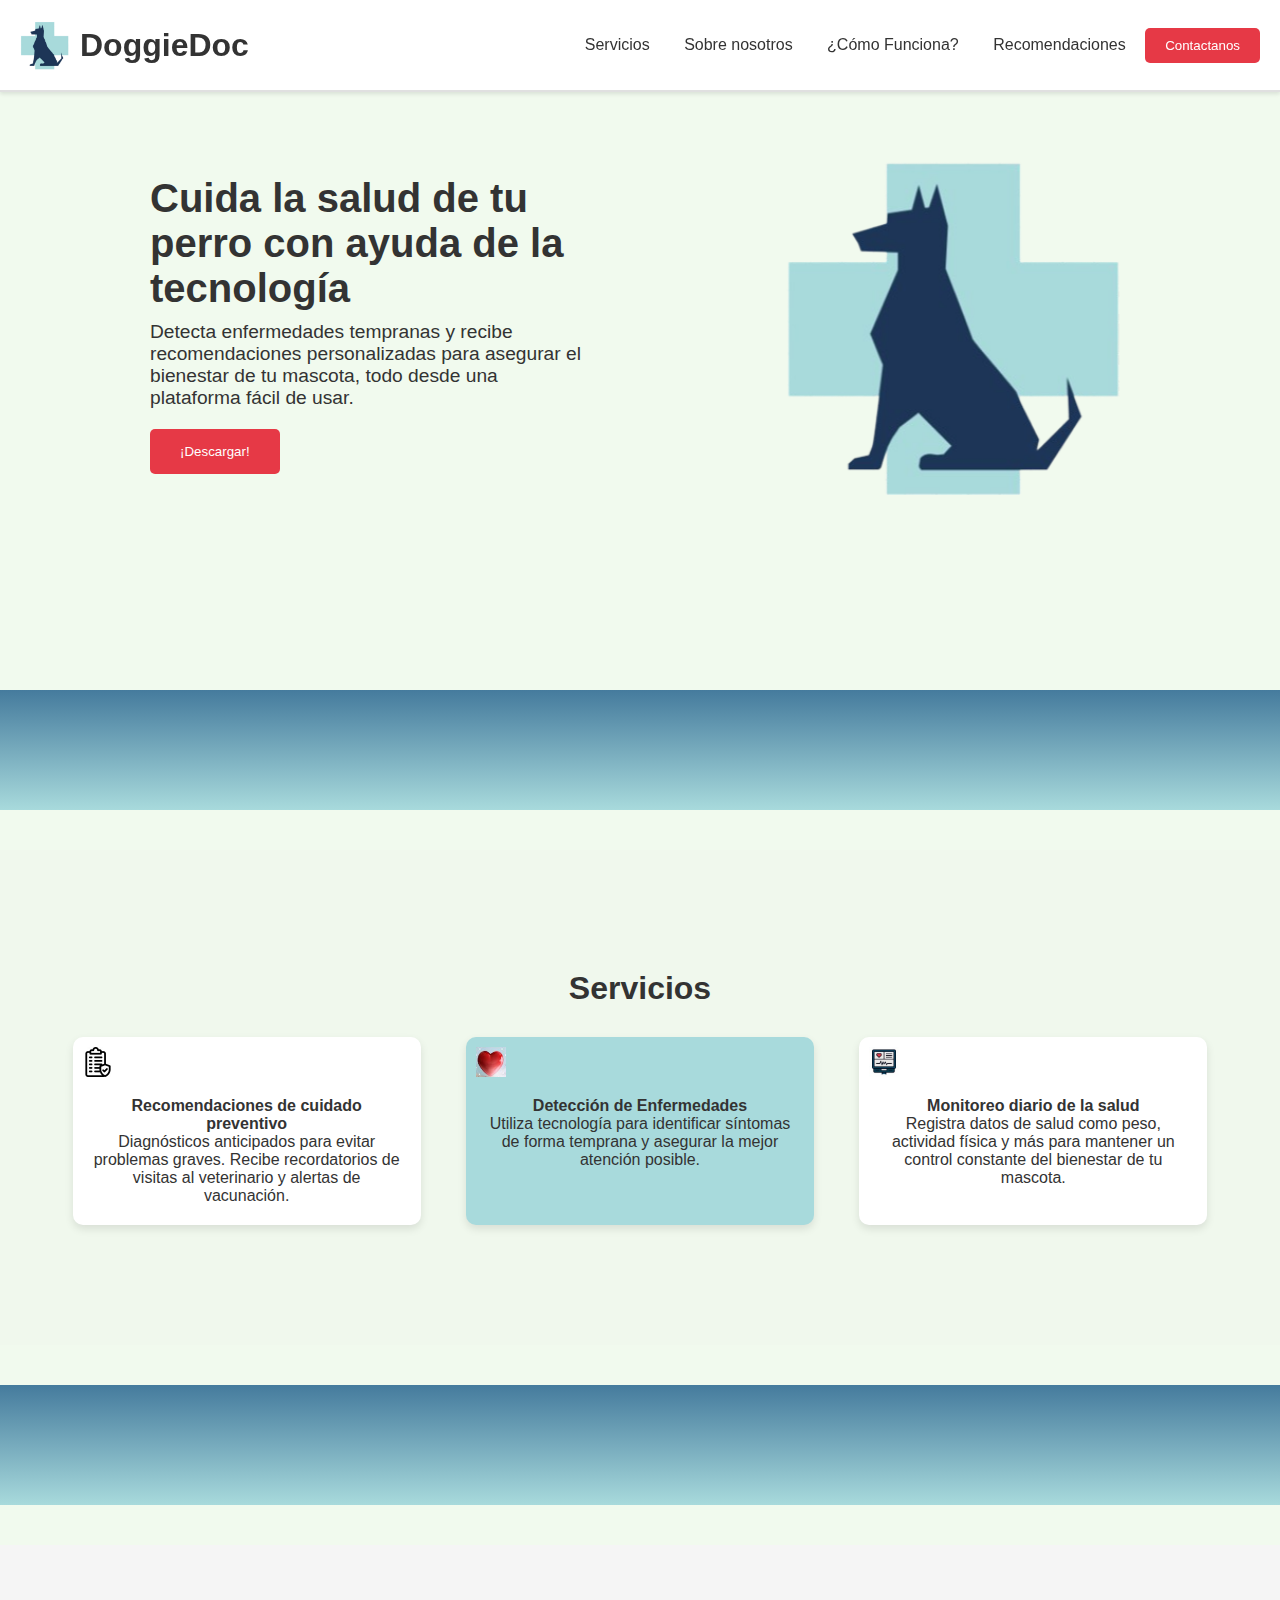
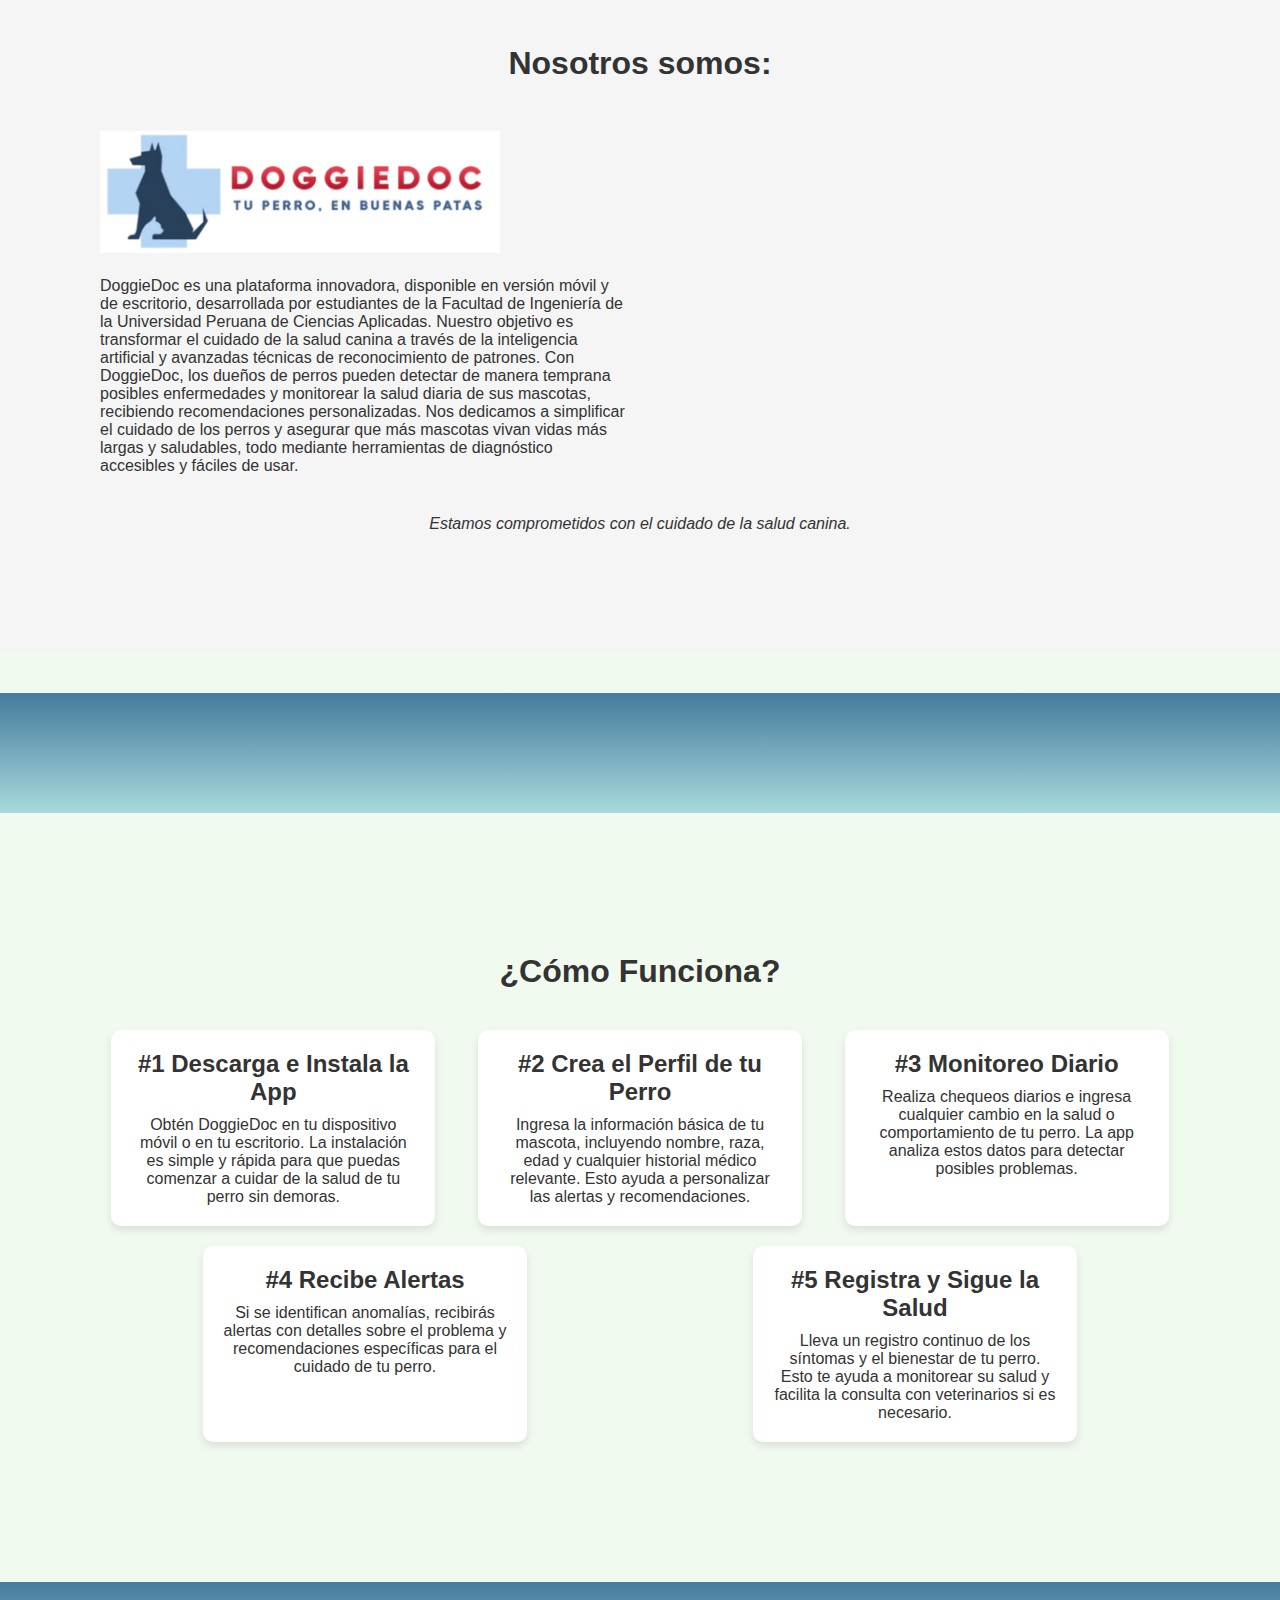
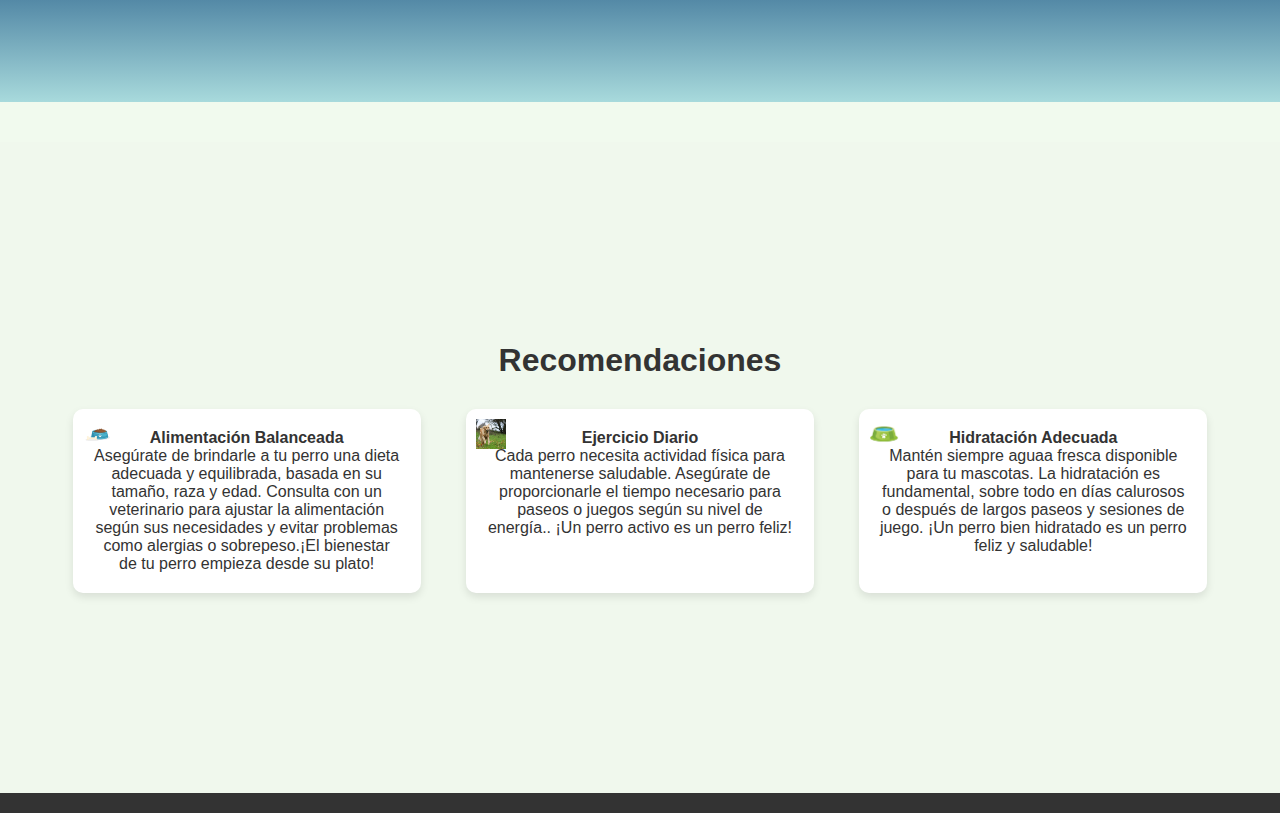
==== commit 16b68442: "." ====
--- a/index.html
+++ b/index.html
@@ -123,7 +123,7 @@
         <div class="card2">
             <img src="assets/images/recomendacion3.png" alt="Icono de recomendación" class="icono-recomendacion">
             <h4>Hidratación Adecuada</h4>
-            <p>Mantén siempre agua fresca disponible para tu mascotas. La hidratación es fundamental, sobre todo en días calurosos o después de largos paseos y sesiones de juego. ¡Un perro bien hidratado es un perro feliz y saludable!</p>
+            <p>Mantén siempre aguaa fresca disponible para tu mascotas. La hidratación es fundamental, sobre todo en días calurosos o después de largos paseos y sesiones de juego. ¡Un perro bien hidratado es un perro feliz y saludable!</p>
         </div>
     </div>
 </section>
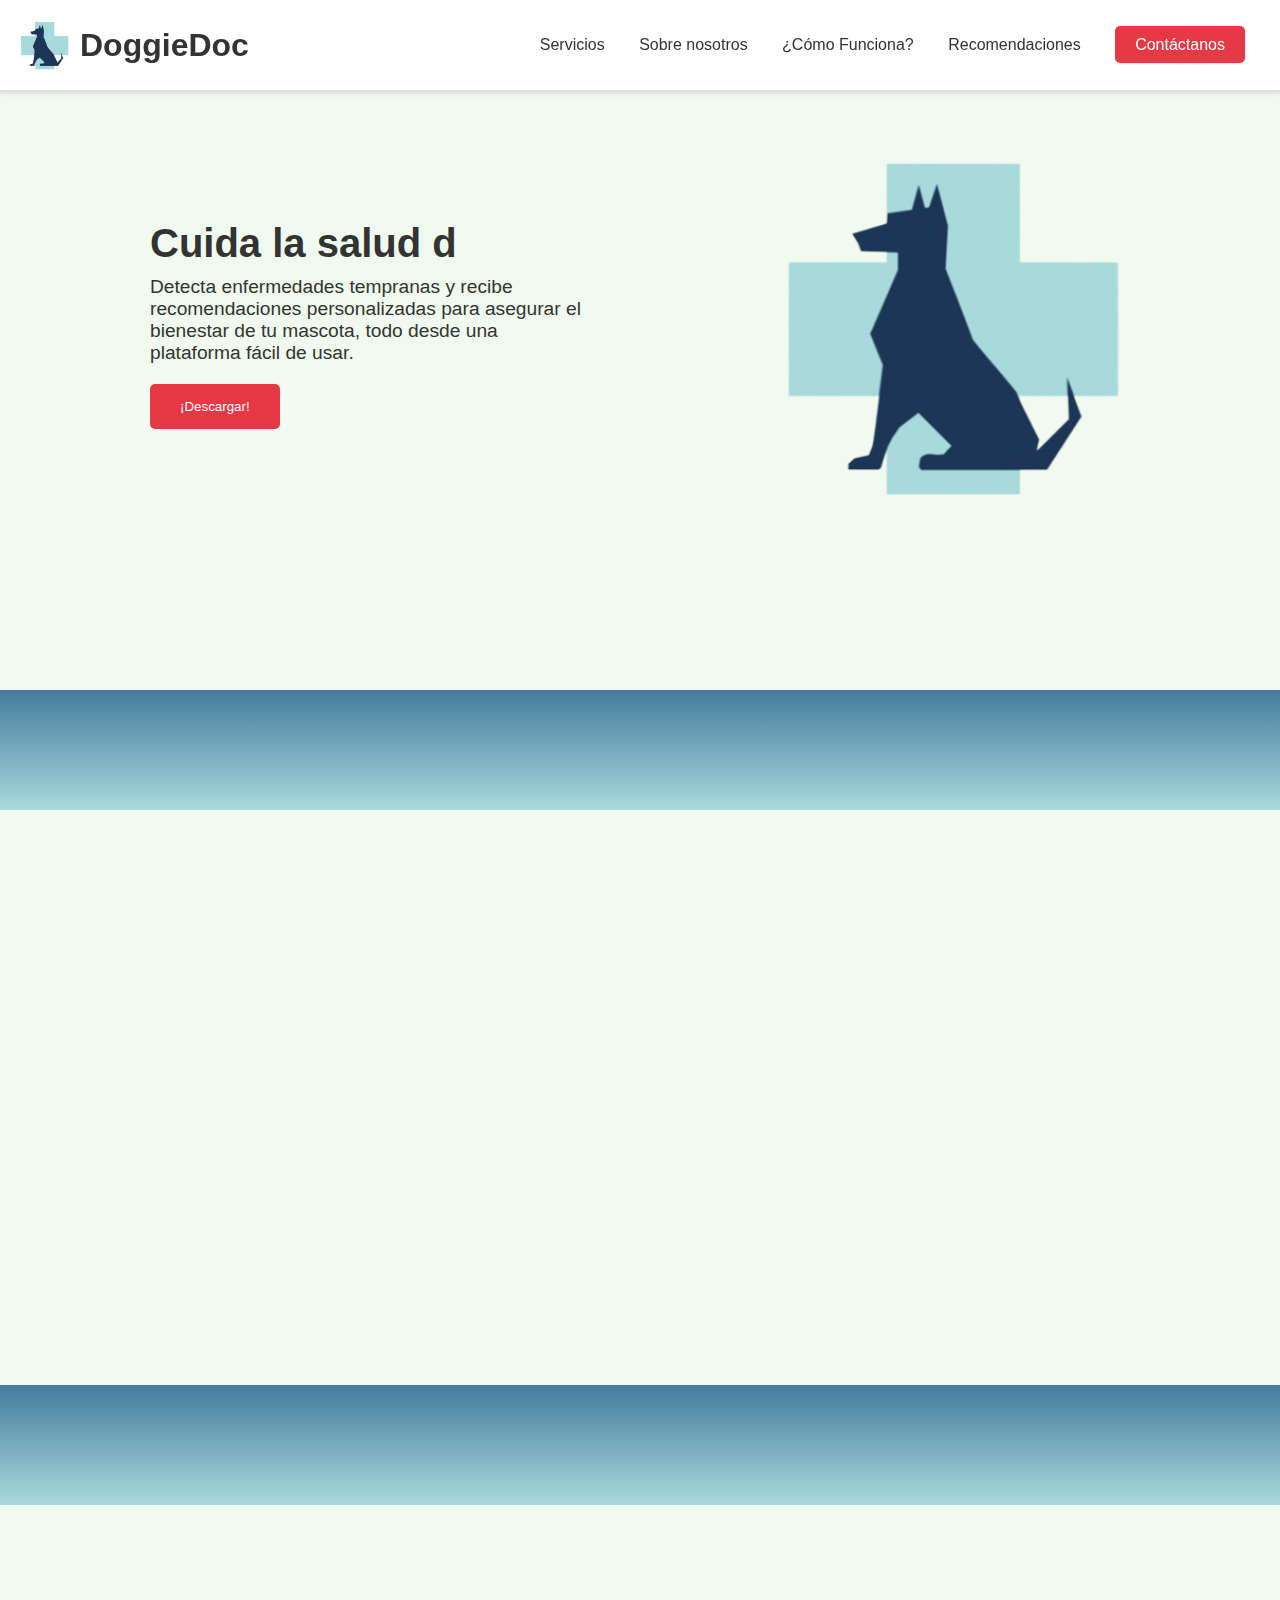
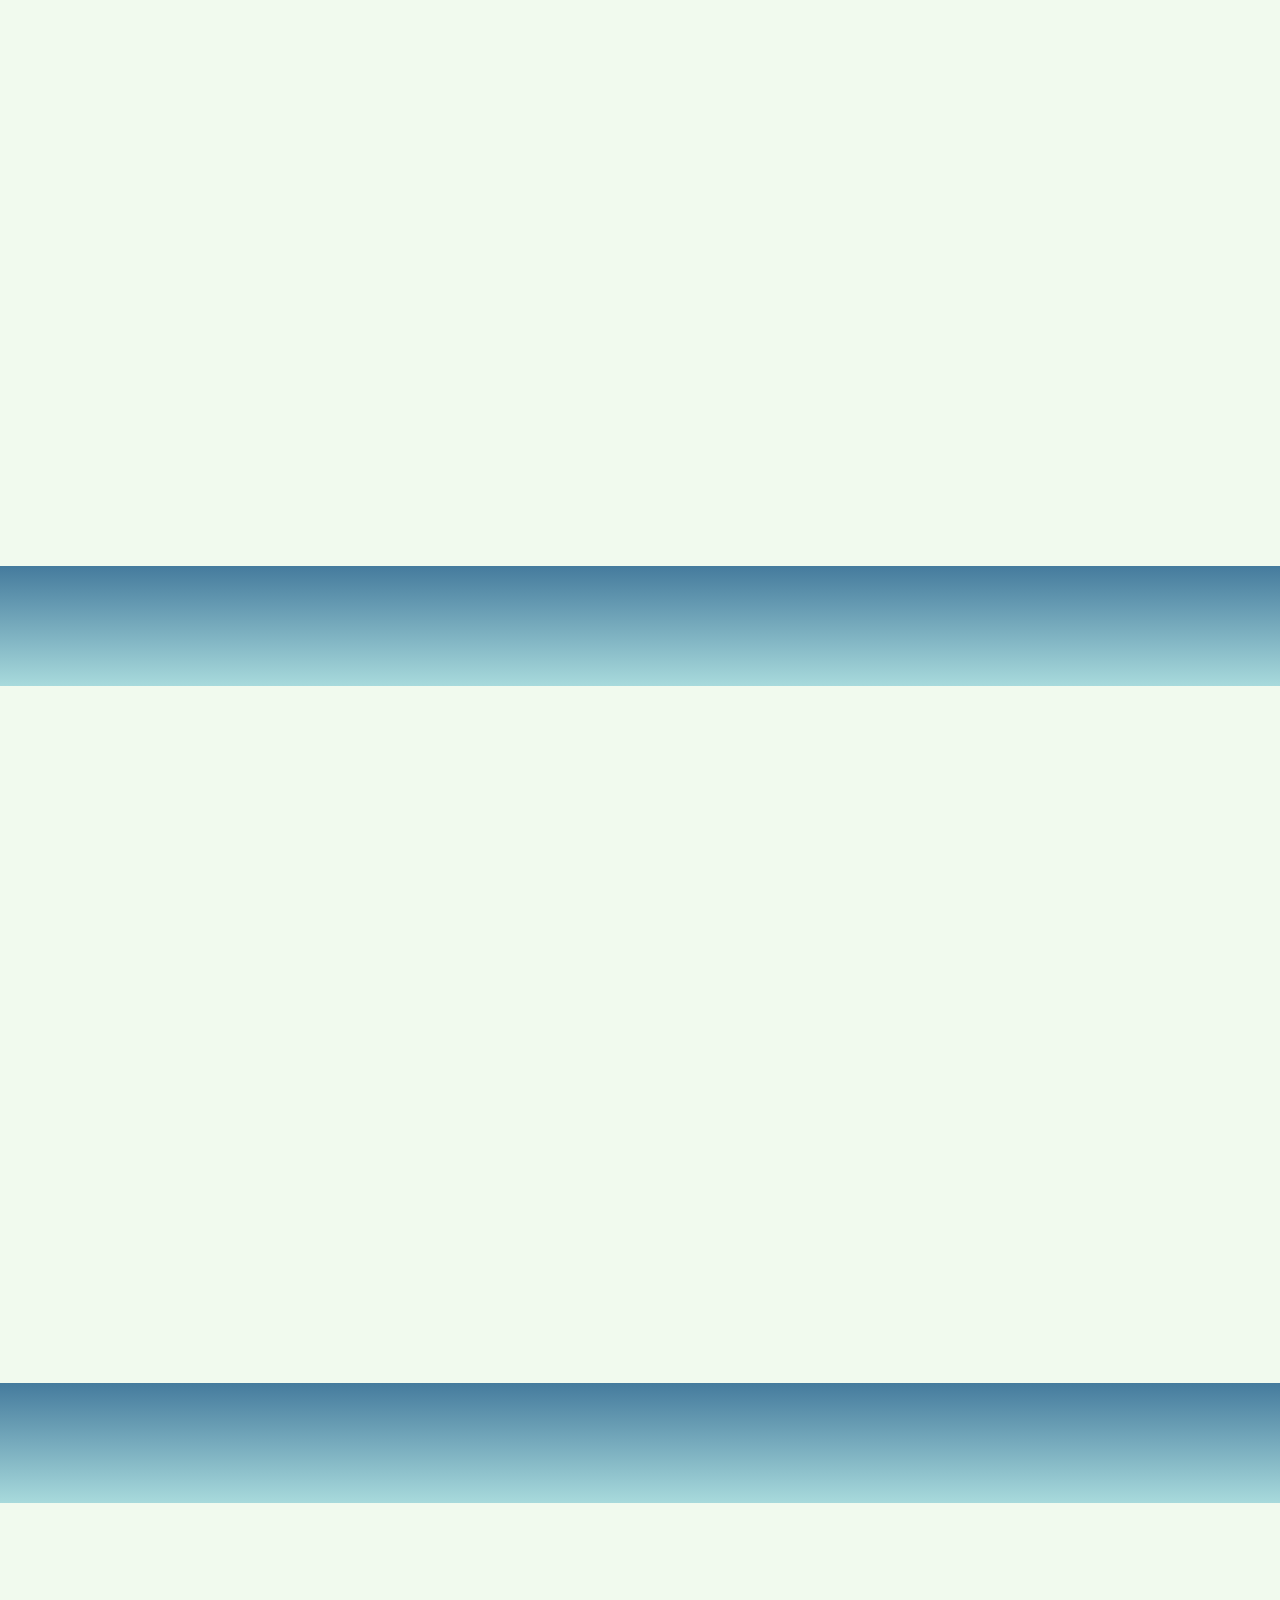
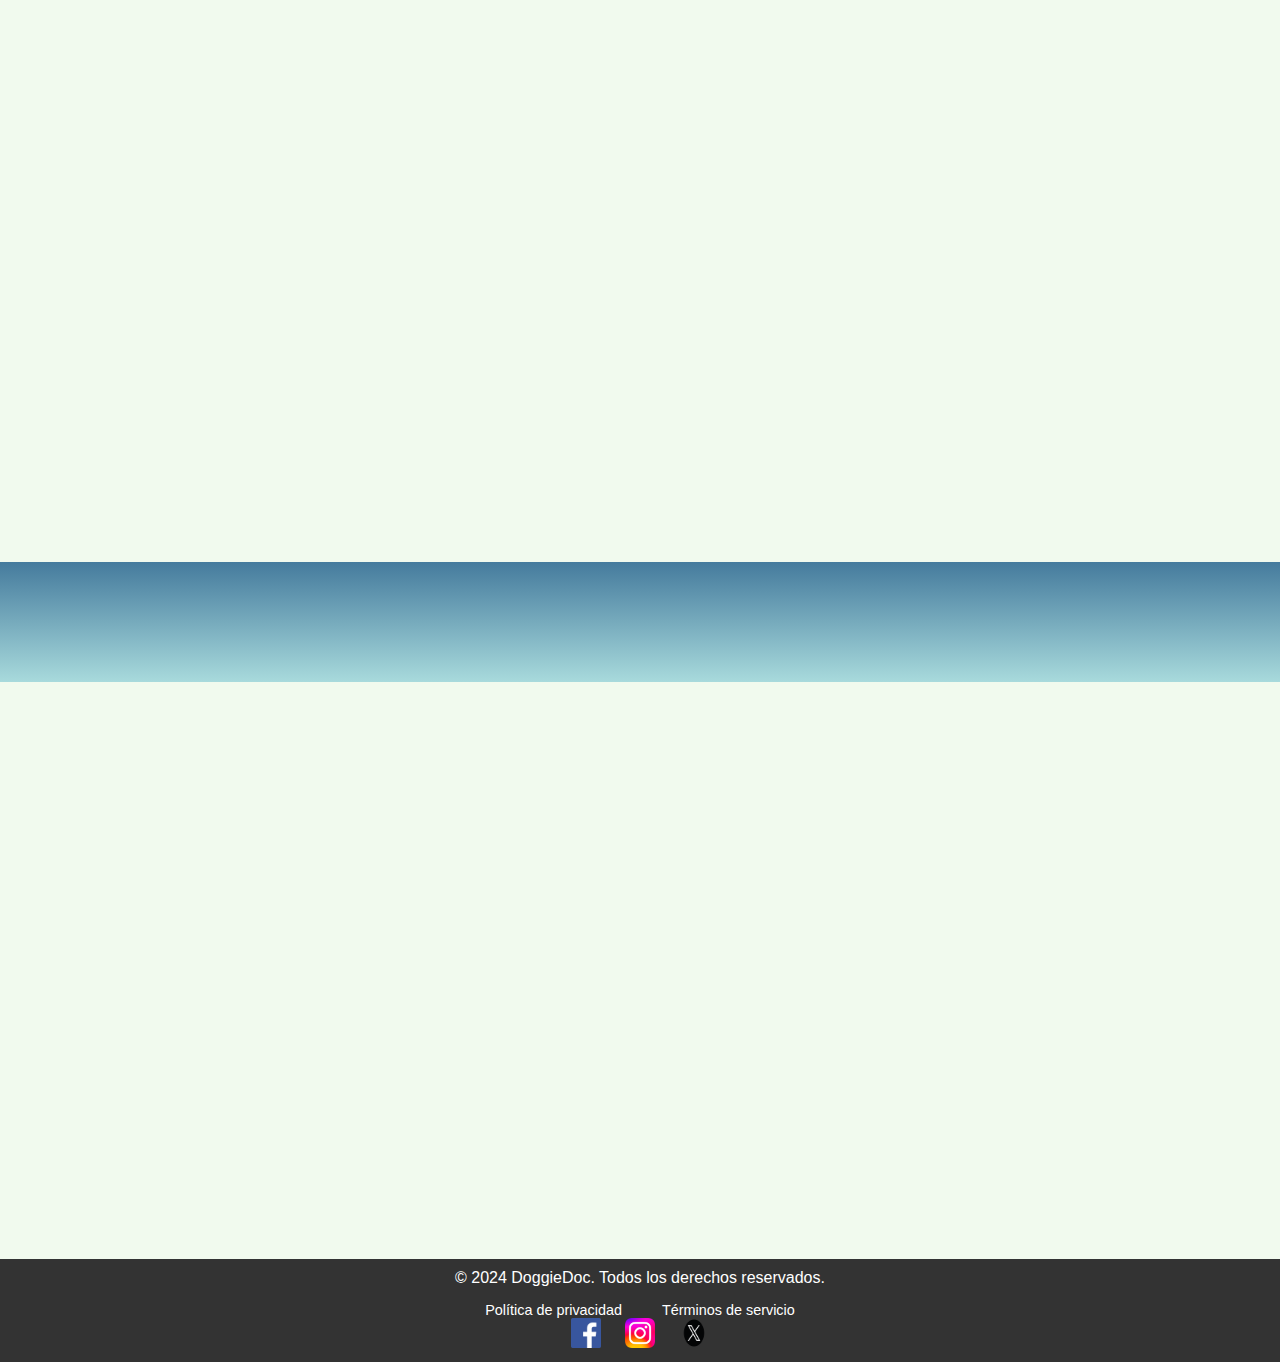
==== commit cf2b835b: "version final" ====
--- a/index.html
+++ b/index.html
@@ -12,28 +12,29 @@
             <img src="assets/images/logo_doggiedoc.png" alt="DoggieDoc Logo">
             <h1>DoggieDoc</h1>
         </div>
+        <!-- Botón para el menú en pantallas pequeñas -->
+        <button class="menu-toggle" aria-label="Abrir menú">☰</button>
         <nav>
             <a href="#servicios1">Servicios</a>
             <a href="#nosotros2">Sobre nosotros</a>
             <a href="#funciona4">¿Cómo Funciona?</a>
             <a href="#recomendaciones3">Recomendaciones</a>
-            <button class="btn-empezar">Contactanos</button>
+            <a href="#contacto5" class="btn-empezar">Contáctanos</a>
         </nav>
     </header>
 
     <section class="hero">
        <div class="hero-content"> 
-         <h2>Cuida la salud de tu perro con ayuda de la tecnología</h2>
+         <h2 class="typing">Cuida la salud de tu perro con ayuda de la tecnología</h2>
          <p>Detecta enfermedades tempranas y recibe recomendaciones personalizadas para asegurar el bienestar de tu mascota, todo desde una plataforma fácil de usar.</p>
          <button class="btn-descargar">¡Descargar!</button>
         </div>      
-    
         <img src="assets/images/logo_doggiedoc.png" alt="Ilustración de perro" class="hero-image">
     </section>
 
     <div class="separador"></div>
 
-    <section class="servicios">
+    <section class="servicios animate">
         <h3 id="servicios1">Servicios</h3>
         <div class="cards-container">
             <div class="card">
@@ -42,93 +43,225 @@
                 <p>Diagnósticos anticipados para evitar problemas graves. Recibe recordatorios de visitas al veterinario y alertas de vacunación.</p>
             </div>
             <div class="card destacada">
-                <img src="assets/images/deteccion.jpg" alt="deteccion" class="icono-servicio">
+                <img src="assets/images/deteccion.jpg" alt="Detección" class="icono-servicio">
                 <h4>Detección de Enfermedades</h4>
-                <p>Utiliza tecnología para identificar síntomas de forma temprana y asegurar la mejor atención posible. </p>
+                <p>Utiliza tecnología para identificar síntomas de forma temprana y asegurar la mejor atención posible.</p>
             </div>
             <div class="card">
-                <img src="assets/images/monitoreo.jpg" alt="monitoreo" class="icono-servicio">
+                <img src="assets/images/monitoreo.jpg" alt="Monitoreo" class="icono-servicio">
                 <h4>Monitoreo diario de la salud</h4>
                 <p>Registra datos de salud como peso, actividad física y más para mantener un control constante del bienestar de tu mascota.</p>
             </div>
         </div>
     </section>
-    
-    <div class="separador"></div>
-
-    <section class="nosotros">
-        <h3 id="nosotros2">Nosotros somos:</h3>
+
+    <div class="separador"></div>
+
+    <section class="nosotros animate" id="nosotros2">
+        <h3>Nosotros somos:</h3>
         <div class="contenido-nosotros">
             <div class="texto">
                 <img src="assets/images/logo2.png" alt="DoggieDoc Logo" class="logo-nosotros">
-                <p>DoggieDoc es una plataforma innovadora, disponible en versión móvil y de escritorio, 
-                    desarrollada por estudiantes de la Facultad de Ingeniería de la Universidad Peruana de 
-                    Ciencias Aplicadas. Nuestro objetivo es transformar el cuidado de la salud canina a través de la inteligencia 
-                    artificial y avanzadas técnicas de reconocimiento de patrones. Con DoggieDoc, los dueños de perros pueden detectar de manera 
-                    temprana posibles enfermedades y monitorear la salud diaria de sus mascotas, recibiendo recomendaciones personalizadas. Nos dedicamos a 
-                    simplificar el cuidado de los perros y asegurar que más mascotas vivan vidas más largas y saludables, todo mediante 
-                    herramientas de diagnóstico accesibles y fáciles de usar.</p>
+                <p>DoggieDoc es una plataforma innovadora, desarrollada por estudiantes de la Universidad Peruana de Ciencias Aplicadas. Nuestro objetivo es transformar el cuidado de la salud canina a través de inteligencia artificial y técnicas avanzadas. Simplificamos el cuidado de los perros y aseguramos que vivan vidas más largas y saludables.</p>
             </div>
             <div class="video">
                 <iframe src="https://www.youtube.com/embed/video-id" frameborder="0" allowfullscreen></iframe>
             </div>
         </div>
-        <p class="compromiso">Estamos comprometidos con el cuidado de la salud canina.</p>
-    </section>
-    
-    <div class="separador"></div>
-
-    <section class="funciona">
-        <h3 id="funciona4">¿Cómo Funciona?</h3>
+    </section>
+
+    <div class="separador"></div>
+
+    <section class="funciona animate" id="funciona4">
+        <h3>¿Cómo Funciona?</h3>
         <div class="pasos-container">
             <div class="paso">
                 <h4>#1 Descarga e Instala la App</h4>
-                <p>Obtén DoggieDoc en tu dispositivo móvil o en tu escritorio. La instalación es simple y rápida para que puedas comenzar a cuidar de la salud de tu perro sin demoras.</p>
+                <p>Obtén DoggieDoc en tu dispositivo móvil o escritorio. La instalación es simple y rápida.</p>
             </div>
             <div class="paso">
                 <h4>#2 Crea el Perfil de tu Perro</h4>
-                <p>Ingresa la información básica de tu mascota, incluyendo nombre, raza, edad y cualquier historial médico relevante. Esto ayuda a personalizar las alertas y recomendaciones.</p>
+                <p>Ingresa la información básica de tu mascota, como nombre, raza, edad y cualquier historial médico relevante.</p>
             </div>
             <div class="paso">
                 <h4>#3 Monitoreo Diario</h4>
-                <p>Realiza chequeos diarios e ingresa cualquier cambio en la salud o comportamiento de tu perro. La app analiza estos datos para detectar posibles problemas.</p>
+                <p>Realiza chequeos diarios e ingresa cambios en la salud o comportamiento de tu perro.</p>
             </div>
             <div class="paso">
                 <h4>#4 Recibe Alertas</h4>
-                <p>Si se identifican anomalías, recibirás alertas con detalles sobre el problema y recomendaciones específicas para el cuidado de tu perro.</p>
+                <p>Si se detectan anomalías, recibirás alertas con detalles sobre el problema y recomendaciones específicas.</p>
             </div>
             <div class="paso">
                 <h4>#5 Registra y Sigue la Salud</h4>
-                <p>Lleva un registro continuo de los síntomas y el bienestar de tu perro. Esto te ayuda a monitorear su salud y facilita la consulta con veterinarios si es necesario.</p>
-            </div>
-
-        </div>
-    </section>
-
-    <div class="separador"></div>
-
-    <section class="recomendaciones">
-    <h3 id="recomendaciones3">Recomendaciones</h3>
-    <div class="cards-container">
-        <div class="card2">
-            <img src="assets/images/recomendacion1.png" alt="Icono de recomendación" class="icono-recomendacion">
-            <h4>Alimentación Balanceada</h4>
-            <p>Asegúrate de brindarle a tu perro una dieta adecuada y equilibrada, basada en su tamaño, raza y edad. Consulta con un veterinario para ajustar la alimentación según sus necesidades y evitar problemas como alergias o sobrepeso.¡El bienestar de tu perro empieza desde su plato!</p>
-        </div>
-        <div class="card2">
-            <img src="assets/images/recomendacion2.jpg" alt="Icono de recomendación" class="icono-recomendacion">
-            <h4>Ejercicio Diario</h4>
-            <p>Cada perro necesita actividad física para mantenerse saludable. Asegúrate de proporcionarle el tiempo necesario para paseos o juegos según su nivel de energía.. ¡Un perro activo es un perro feliz!</p>
-        </div>
-        <div class="card2">
-            <img src="assets/images/recomendacion3.png" alt="Icono de recomendación" class="icono-recomendacion">
-            <h4>Hidratación Adecuada</h4>
-            <p>Mantén siempre aguaa fresca disponible para tu mascotas. La hidratación es fundamental, sobre todo en días calurosos o después de largos paseos y sesiones de juego. ¡Un perro bien hidratado es un perro feliz y saludable!</p>
-        </div>
-    </div>
-</section>
-
+                <p>Lleva un registro continuo del bienestar de tu perro para monitorear su salud a largo plazo.</p>
+            </div>
+        </div>
+    </section>
+
+    <div class="separador"></div>
+
+    <section class="recomendaciones animate" id="recomendaciones3">
+        <h3>Recomendaciones</h3>
+        <div class="cards-container">
+            <div class="card2">
+                <img src="assets/images/recomendacion1.png" alt="Icono de alimentación" class="icono-recomendacion">
+                <h4>Alimentación Balanceada</h4>
+                <p>Asegúrate de brindarle a tu perro una dieta adecuada y equilibrada, ajustada a sus necesidades.</p>
+            </div>
+            <div class="card2">
+                <img src="assets/images/recomendacion2.jpg" alt="Icono de ejercicio" class="icono-recomendacion">
+                <h4>Ejercicio Diario</h4>
+                <p>Asegúrate de proporcionarle a tu perro actividad física diaria según su nivel de energía.</p>
+            </div>
+            <div class="card2">
+                <img src="assets/images/recomendacion3.png" alt="Icono de hidratación" class="icono-recomendacion">
+                <h4>Hidratación Adecuada</h4>
+                <p>Mantén siempre agua fresca disponible para tu mascota, especialmente en días calurosos.</p>
+            </div>
+        </div>
+    </section>
+
+    <div class="separador"></div>
+
+    <section class="contacto animate" id="contacto5">
+        <h3>Contáctanos</h3>
+        <p>Estamos aquí para ayudarte con cualquier consulta sobre DoggieDoc. Completa el formulario y nos pondremos en contacto contigo lo antes posible.</p>
+        <form>
+            <div class="form-group">
+                <label for="name">Nombre:</label>
+                <input type="text" id="name" name="name" placeholder="Tu nombre" required>
+            </div>
+            <div class="form-group">
+                <label for="email">Correo Electrónico:</label>
+                <input type="email" id="email" name="email" placeholder="Tu correo electrónico" required>
+            </div>
+            <button type="submit" class="btn-enviar">Enviar</button>
+        </form>
+    </section>
+    
+
+    <!-- Footer -->
     <footer>
+        <p>&copy; 2024 DoggieDoc. Todos los derechos reservados.</p>
+        <div class="footer-links">
+            <a href="#">Política de privacidad</a>
+            <a href="#">Términos de servicio</a>
+        </div>
+        <div class="social-icons">
+            <a href="#"><img src="assets/images/facebook.png" alt="Facebook"></a>
+            <a href="#"><img src="assets/images/instagram.png" alt="Instagram"></a>
+            <a href="#"><img src="assets/images/x.png" alt="X"></a>
+        </div>
     </footer>
+
+    <!-- JavaScript integrado -->
+    <script>
+        // Script original (tu menú desplegable y modal de contacto)
+        document.addEventListener('DOMContentLoaded', () => {
+            console.log("JavaScript cargado y DOM listo");
+    
+            // Menú desplegable
+            const toggleMenu = document.querySelector('.menu-toggle');
+            const nav = document.querySelector('header nav');
+    
+            if (toggleMenu && nav) {
+                toggleMenu.addEventListener('click', () => {
+                    nav.classList.toggle('open');
+                });
+            }
+    
+            // Modal de contacto
+            const contactButton = document.querySelector('.btn-empezar');
+            const modal = document.querySelector('#contact-modal');
+            const modalClose = document.querySelector('.modal .close');
+    
+            if (contactButton && modal && modalClose) {
+                contactButton.addEventListener('click', () => {
+                    modal.style.display = 'flex';
+                });
+    
+                modalClose.addEventListener('click', () => {
+                    modal.style.display = 'none';
+                });
+    
+                window.addEventListener('click', (e) => {
+                    if (e.target === modal) {
+                        modal.style.display = 'none';
+                    }
+                });
+            }
+        });
+    
+        document.querySelectorAll('a[href^="#"]').forEach(anchor => {
+    anchor.addEventListener('click', function (e) {
+        e.preventDefault();
+        const target = document.querySelector(this.getAttribute('href'));
+        const targetPosition = target.offsetTop; // Obtiene la posición del elemento
+        const startPosition = window.pageYOffset; // Posición actual
+        const distance = targetPosition - startPosition; // Distancia a recorrer
+        const duration = 1000; // Duración de la animación en milisegundos (ajústala según desees)
+        let start = null;
+
+        function animation(currentTime) {
+            if (!start) start = currentTime;
+            const timeElapsed = currentTime - start;
+            const run = ease(timeElapsed, startPosition, distance, duration);
+            window.scrollTo(0, run);
+            if (timeElapsed < duration) requestAnimationFrame(animation);
+        }
+
+        // Función de suavizado (easing)
+        function ease(t, b, c, d) {
+            t /= d / 2;
+            if (t < 1) return c / 2 * t * t + b;
+            t--;
+            return -c / 2 * (t * (t - 2) - 1) + b;
+        }
+
+        requestAnimationFrame(animation);
+    });
+});
+
+    
+        // Animaciones al hacer scroll
+        const observer = new IntersectionObserver(
+            (entries) => {
+                entries.forEach(entry => {
+                    if (entry.isIntersecting) {
+                        entry.target.classList.add('visible');
+                    }
+                });
+            },
+            { threshold: 0.1 }
+        );
+    
+        document.querySelectorAll('.animate').forEach(section => {
+            observer.observe(section);
+        });
+
+        function typeEffect(element, speed) {
+    const text = element.textContent;
+    element.textContent = '';
+    let i = 0;
+
+    function type() {
+        if (i < text.length) {
+            element.textContent += text[i];
+            i++;
+            setTimeout(type, speed);
+        }
+    }
+    type();
+}
+
+// Aplica el efecto al cargar la página
+document.addEventListener('DOMContentLoaded', () => {
+    const target = document.querySelector('.typing');
+    typeEffect(target, 50); // 100ms por letra
+});
+
+    </script>
+    
+    
 </body>
-</html>
+</html>--- a/assets/styles/styles.css
+++ b/assets/styles/styles.css
@@ -220,6 +220,7 @@
     color: white;
 }
 
+
 /* ¿Cómo Funciona? Section */
 .funciona {
     padding: 100px;
@@ -301,3 +302,267 @@
     width: 30px; 
     height: 30px; 
 }
+
+
+/* Estilos del botón hamburguesa */
+.menu-toggle {
+    display: none;
+    background: none;
+    border: none;
+    font-size: 2rem;
+    cursor: pointer;
+}
+
+@media (max-width: 768px) {
+    .menu-toggle {
+        display: block;
+    }
+
+    header nav {
+        display: none;
+        flex-direction: column;
+        gap: 10px;
+        background-color: #fff;
+        position: absolute;
+        top: 70px;
+        right: 20px;
+        padding: 20px;
+        box-shadow: 0 4px 8px rgba(0, 0, 0, 0.1);
+    }
+
+    header nav.open {
+        display: flex;
+    }
+}
+
+/* Sección de Contacto */
+.contacto {
+    padding: 80px 20px;
+    background-color: #f0f8ed; /* Color de fondo de la sección */
+    text-align: center;
+}
+
+.contacto h3 {
+    font-size: 2rem;
+    color: #333;
+    margin-bottom: 20px;
+}
+
+.contacto p {
+    font-size: 1rem;
+    color: #555;
+    margin-bottom: 30px;
+    max-width: 600px;
+    margin-left: auto;
+    margin-right: auto;
+}
+
+.contacto form {
+    background-color: #ffffff; /* Fondo del formulario */
+    padding: 30px 20px;
+    border-radius: 10px; /* Bordes redondeados */
+    box-shadow: 0 4px 8px rgba(0, 0, 0, 0.1); /* Sombra */
+    max-width: 500px;
+    margin: 0 auto;
+}
+
+.contacto .form-group {
+    width: 100%;
+    margin-bottom: 15px;
+}
+
+.contacto label {
+    display: block;
+    margin-bottom: 5px;
+    font-size: 1rem;
+    color: #333;
+}
+
+.contacto input {
+    width: 100%;
+    padding: 10px;
+    border: 1px solid #ccc;
+    border-radius: 5px;
+    font-size: 1rem;
+}
+
+.contacto input:focus {
+    border-color: #e63946; /* Resalta el borde al enfocar */
+    outline: none;
+}
+
+.contacto .btn-enviar {
+    background-color: #e63946; /* Botón en rojo */
+    color: white;
+    border: none;
+    padding: 10px 20px;
+    border-radius: 5px;
+    cursor: pointer;
+    font-size: 1rem;
+    transition: background-color 0.3s ease;
+}
+
+.contacto .btn-enviar:hover {
+    background-color: #d62839;
+}
+
+/* Animaciones de aparición */
+.animate {
+    opacity: 0;
+    transform: translateY(20px);
+    transition: opacity 0.6s ease-out, transform 0.6s ease-out;
+}
+
+.animate.visible {
+    opacity: 1;
+    transform: translateY(0);
+}
+
+/* Efecto hover para botones */
+button, .btn-empezar, .btn-descargar, .btn-enviar {
+    transition: transform 0.5s ease-in-out;
+}
+
+button:hover, .btn-empezar:hover, .btn-descargar:hover, .btn-enviar:hover {
+    transform: scale(1.1);
+}
+
+/* Ajusta el tamaño de los iconos en el footer */
+footer .social-icons img {
+    width: 30px; /* Ajusta el ancho del icono */
+    height: 30px; /* Ajusta la altura del icono */
+    margin: 0 10px; /* Añade espacio entre los iconos */
+    transition: transform 0.3s ease-in-out; /* Transición para animación suave */
+}
+
+/* Opcional: Animación al pasar el cursor sobre los iconos */
+footer .social-icons img:hover {
+    transform: scale(1.2); /* Agranda el icono un 20% al pasar el cursor */
+}
+/* Estilo de los enlaces en el footer */
+footer .footer-links a {
+    text-decoration: none; /* Elimina el subrayado de los enlaces */
+    color: white; /* Color del texto (rojo suave) */
+    font-size: 0.9rem; /* Ajusta el tamaño de fuente */
+    margin: 0 15px; /* Espaciado entre enlaces */
+    transition: color 0.3s ease-in-out, text-shadow 0.3s ease-in-out; /* Suaviza los cambios */
+}
+
+footer .footer-links a:hover {
+    color: #d62839; /* Cambia a un rojo más intenso al pasar el cursor */
+    text-shadow: 0 0 5px rgba(214, 40, 57, 0.6); /* Añade un brillo sutil */
+}
+
+footer .footer-links {
+    margin-top: 15px; /* Espaciado entre los enlaces y otros elementos */
+    display: flex;
+    justify-content: center; /* Centra los enlaces */
+    gap: 10px; /* Espacio entre enlaces */
+    flex-wrap: wrap; /* Permite que los enlaces se ajusten en varias líneas en pantallas pequeñas */
+}
+
+/* General: Ajusta las secciones para pantallas pequeñas */
+@media (max-width: 768px) {
+    header {
+        flex-direction: column; /* Apila los elementos del header */
+        padding: 10px;
+    }
+
+    nav {
+        flex-direction: column;
+        align-items: center;
+    }
+
+    .hero {
+        flex-direction: column; /* Cambia a diseño vertical */
+        text-align: center;
+        padding: 50px 20px;
+    }
+
+    .hero-content {
+        max-width: 100%; /* Ocupa todo el ancho */
+    }
+
+    .hero-image {
+        width: 80%; /* Reduce el tamaño de la imagen */
+        margin: 20px auto;
+    }
+
+    .cards-container, .pasos-container {
+        flex-direction: column; /* Cambia a diseño vertical */
+        gap: 20px;
+    }
+
+    .card, .card2, .paso {
+        width: 90%; /* Ocupan casi todo el ancho */
+        margin: 0 auto; /* Centra las tarjetas */
+    }
+
+    .contenido-nosotros {
+        flex-direction: column; /* Diseño vertical */
+        align-items: center;
+    }
+
+    .nosotros .texto img {
+        width: 100%; /* Ajusta el logo a todo el ancho */
+    }
+
+    .footer-links {
+        flex-direction: column; /* Apila los enlaces del footer */
+        text-align: center;
+    }
+
+    .social-icons {
+        justify-content: center; /* Centra los iconos sociales */
+    }
+}
+/* Estilo del menú en pantallas pequeñas */
+@media (max-width: 768px) {
+    .menu-toggle {
+        display: block; /* Muestra el botón hamburguesa */
+    }
+
+    nav {
+        display: none; /* Oculta el menú por defecto */
+        flex-direction: column;
+        gap: 10px;
+        position: absolute;
+        top: 70px;
+        right: 20px;
+        background-color: #fff;
+        width: 80%;
+        box-shadow: 0 4px 8px rgba(0, 0, 0, 0.1);
+        border-radius: 10px;
+        padding: 20px;
+    }
+
+    nav.open {
+        display: flex; /* Muestra el menú al hacer clic */
+    }
+}
+img {
+    max-width: 100%;
+    height: auto;
+}
+
+/* Animación de fade-in con movimiento */
+.animate {
+    opacity: 0;
+    transform: translateY(30px); /* Mueve ligeramente hacia abajo */
+    transition: opacity 0.6s ease-out, transform 0.6s ease-out;
+}
+
+.animate.visible {
+    opacity: 1;
+    transform: translateY(0); /* Devuelve a su posición original */
+}
+/* Efecto hover para las tarjetas */
+.card, .card2 {
+    transition: transform 0.3s ease, box-shadow 0.3s ease;
+}
+
+.card:hover, .card2:hover {
+    transform: translateY(-10px); /* Se eleva ligeramente */
+    box-shadow: 0 8px 15px rgba(0, 0, 0, 0.2); /* Añade una sombra más intensa */
+}
+
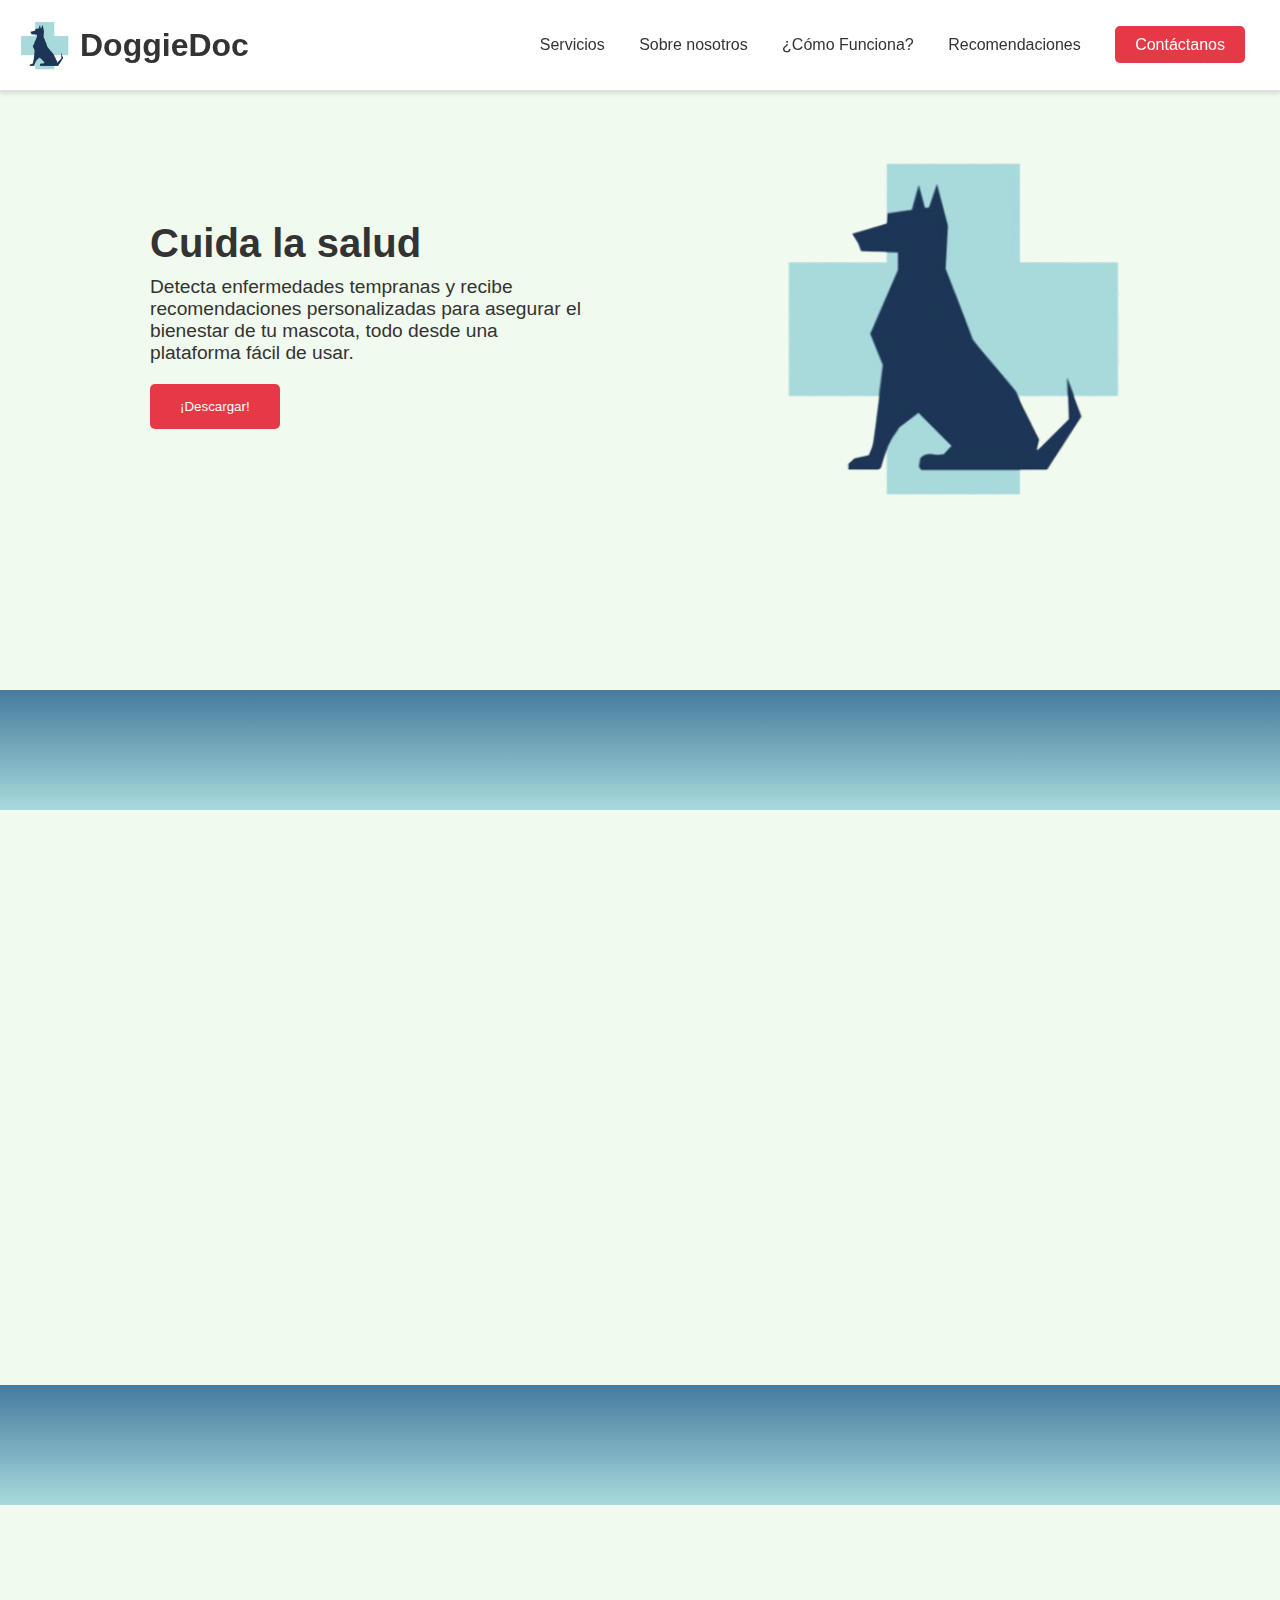
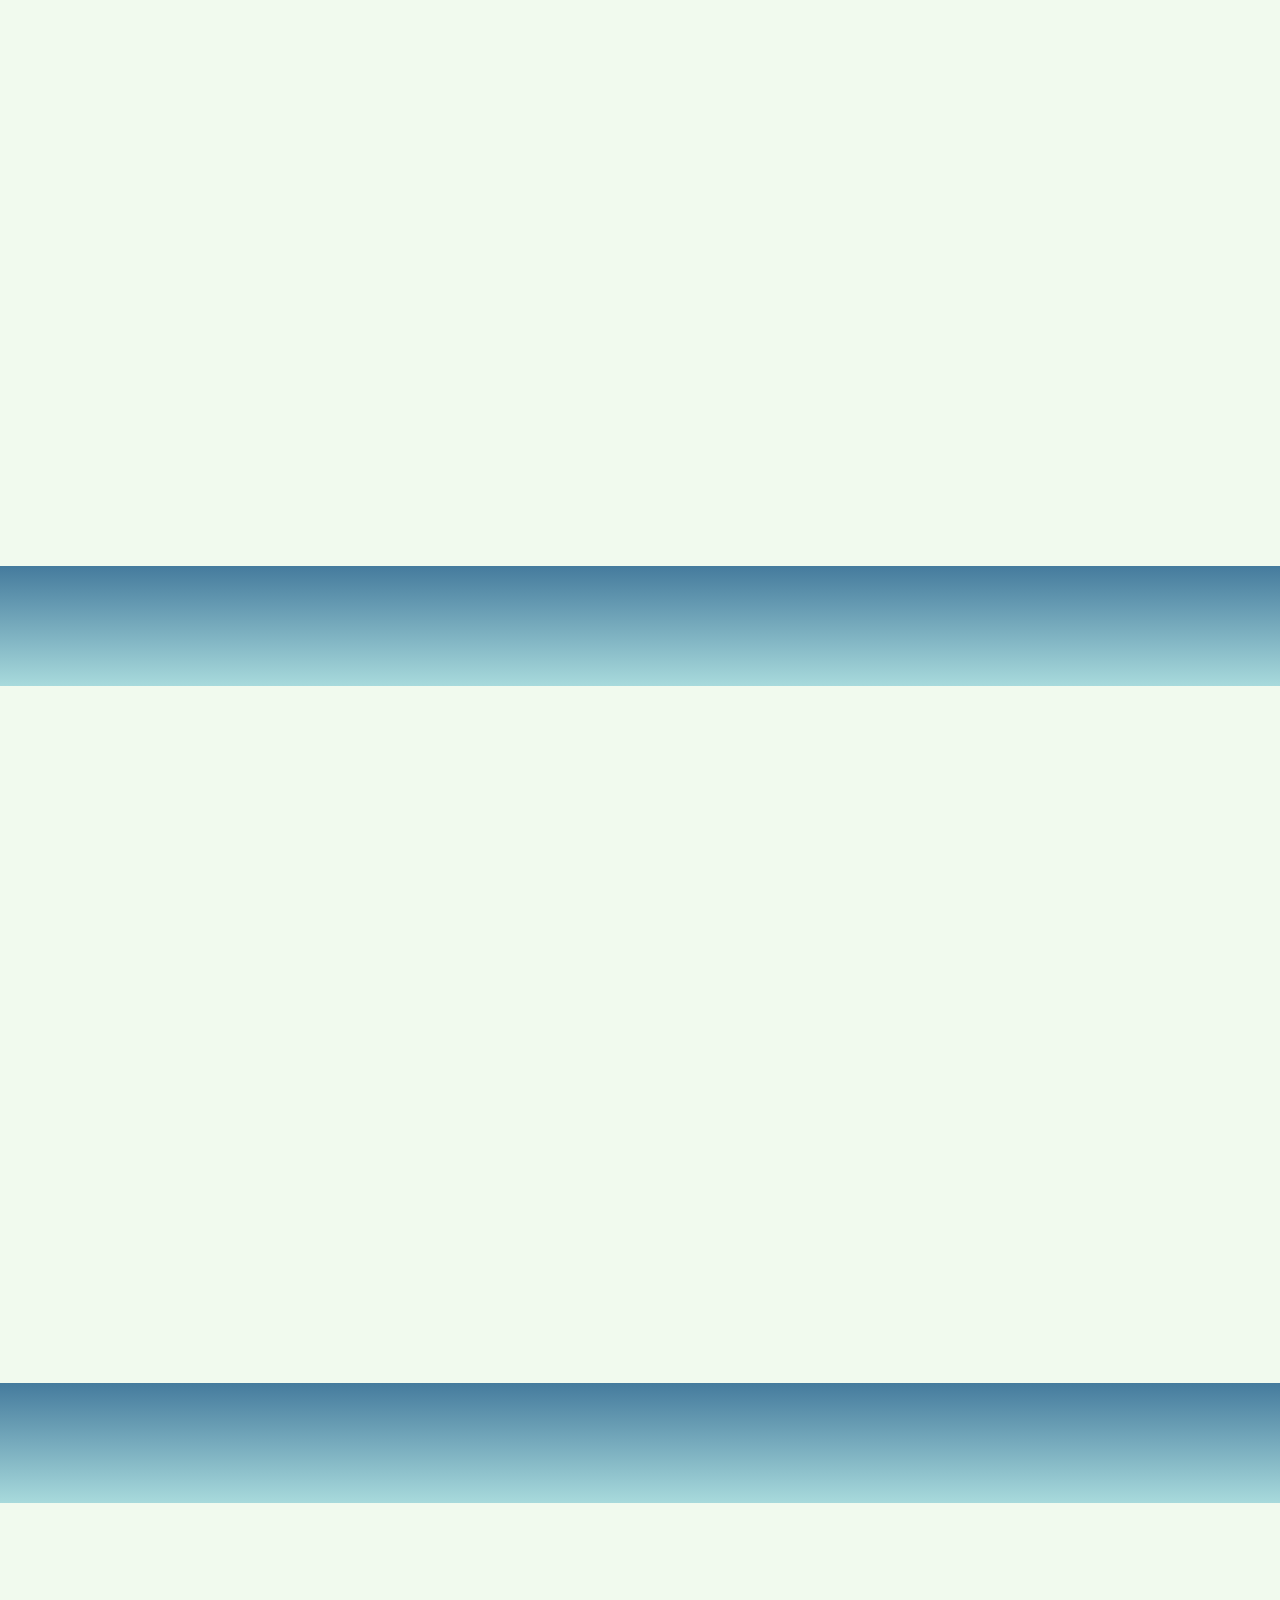
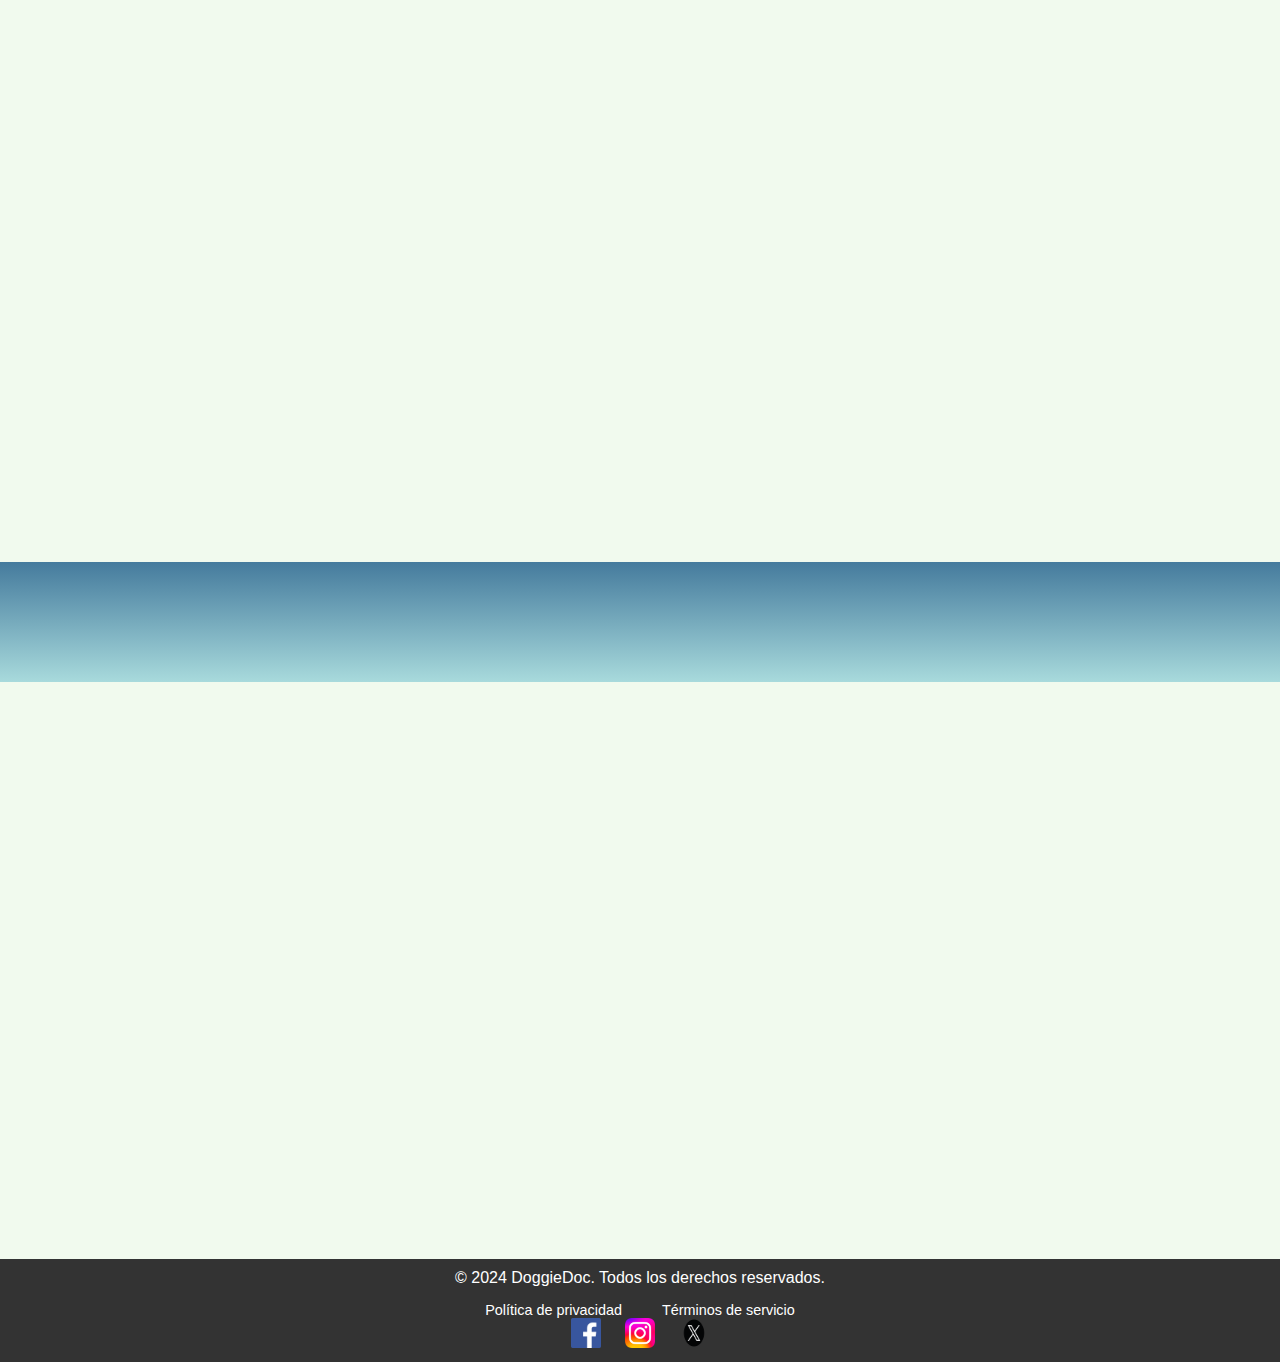
==== commit a18608a0: "ultima version" ====
--- a/index.html
+++ b/index.html
@@ -26,7 +26,7 @@
     <section class="hero">
        <div class="hero-content"> 
          <h2 class="typing">Cuida la salud de tu perro con ayuda de la tecnología</h2>
-         <p>Detecta enfermedades tempranas y recibe recomendaciones personalizadas para asegurar el bienestar de tu mascota, todo desde una plataforma fácil de usar.</p>
+         <p class="fade-in">Detecta enfermedades tempranas y recibe recomendaciones personalizadas para asegurar el bienestar de tu mascota, todo desde una plataforma fácil de usar.</p>
          <button class="btn-descargar">¡Descargar!</button>
         </div>      
         <img src="assets/images/logo_doggiedoc.png" alt="Ilustración de perro" class="hero-image">
@@ -259,6 +259,13 @@
     const target = document.querySelector('.typing');
     typeEffect(target, 50); // 100ms por letra
 });
+// Aplica la clase "visible" al texto con "fade-in" al cargar la página
+document.addEventListener('DOMContentLoaded', () => {
+    const text = document.querySelector('.fade-in');
+    setTimeout(() => {
+        text.classList.add('visible');
+    }, 500); // Retraso opcional antes de que comience el desvanecido
+});
 
     </script>
     
--- a/assets/styles/styles.css
+++ b/assets/styles/styles.css
@@ -566,3 +566,12 @@
     box-shadow: 0 8px 15px rgba(0, 0, 0, 0.2); /* Añade una sombra más intensa */
 }
 
+/* Clase para el efecto de desvanecido */
+.fade-in {
+    opacity: 0; /* Comienza invisible */
+    transition: opacity 2s ease-in; /* Controla la duración del desvanecido */
+}
+
+.fade-in.visible {
+    opacity: 1; /* Hace visible el texto */
+}
